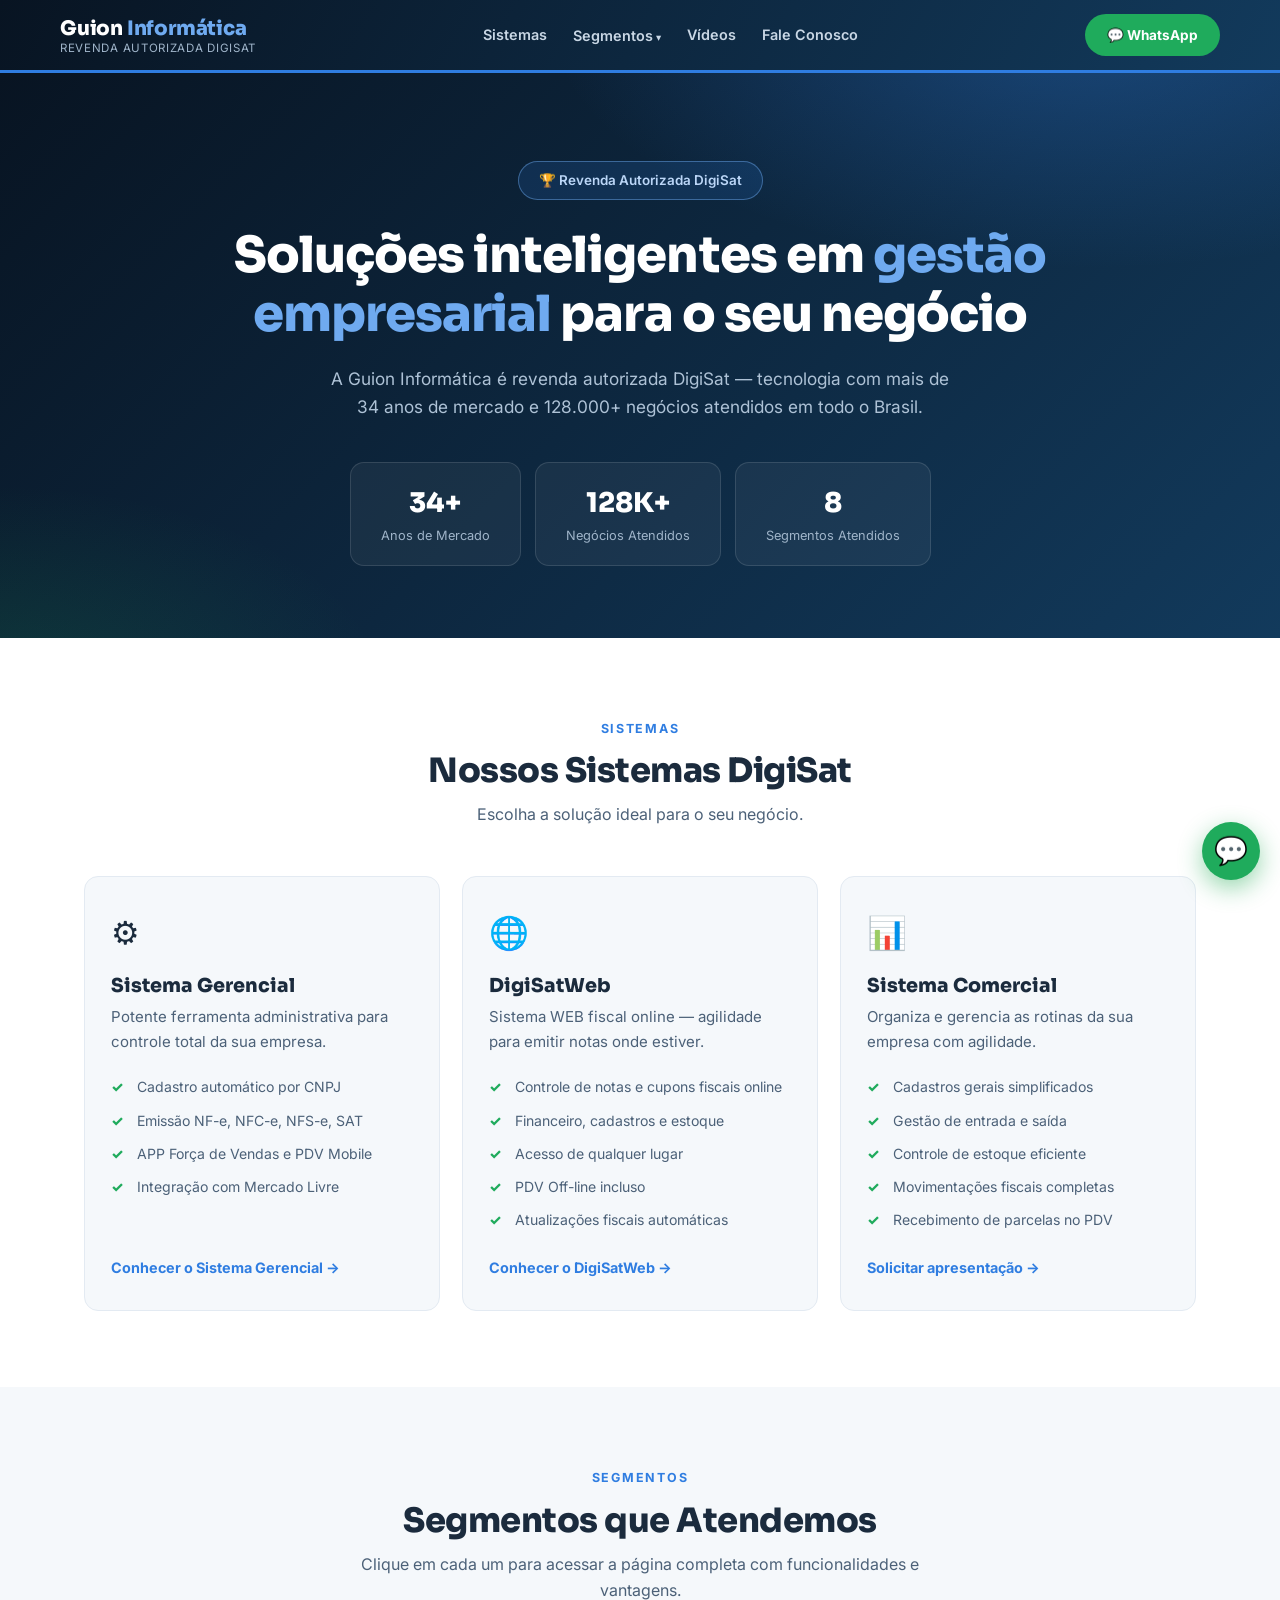
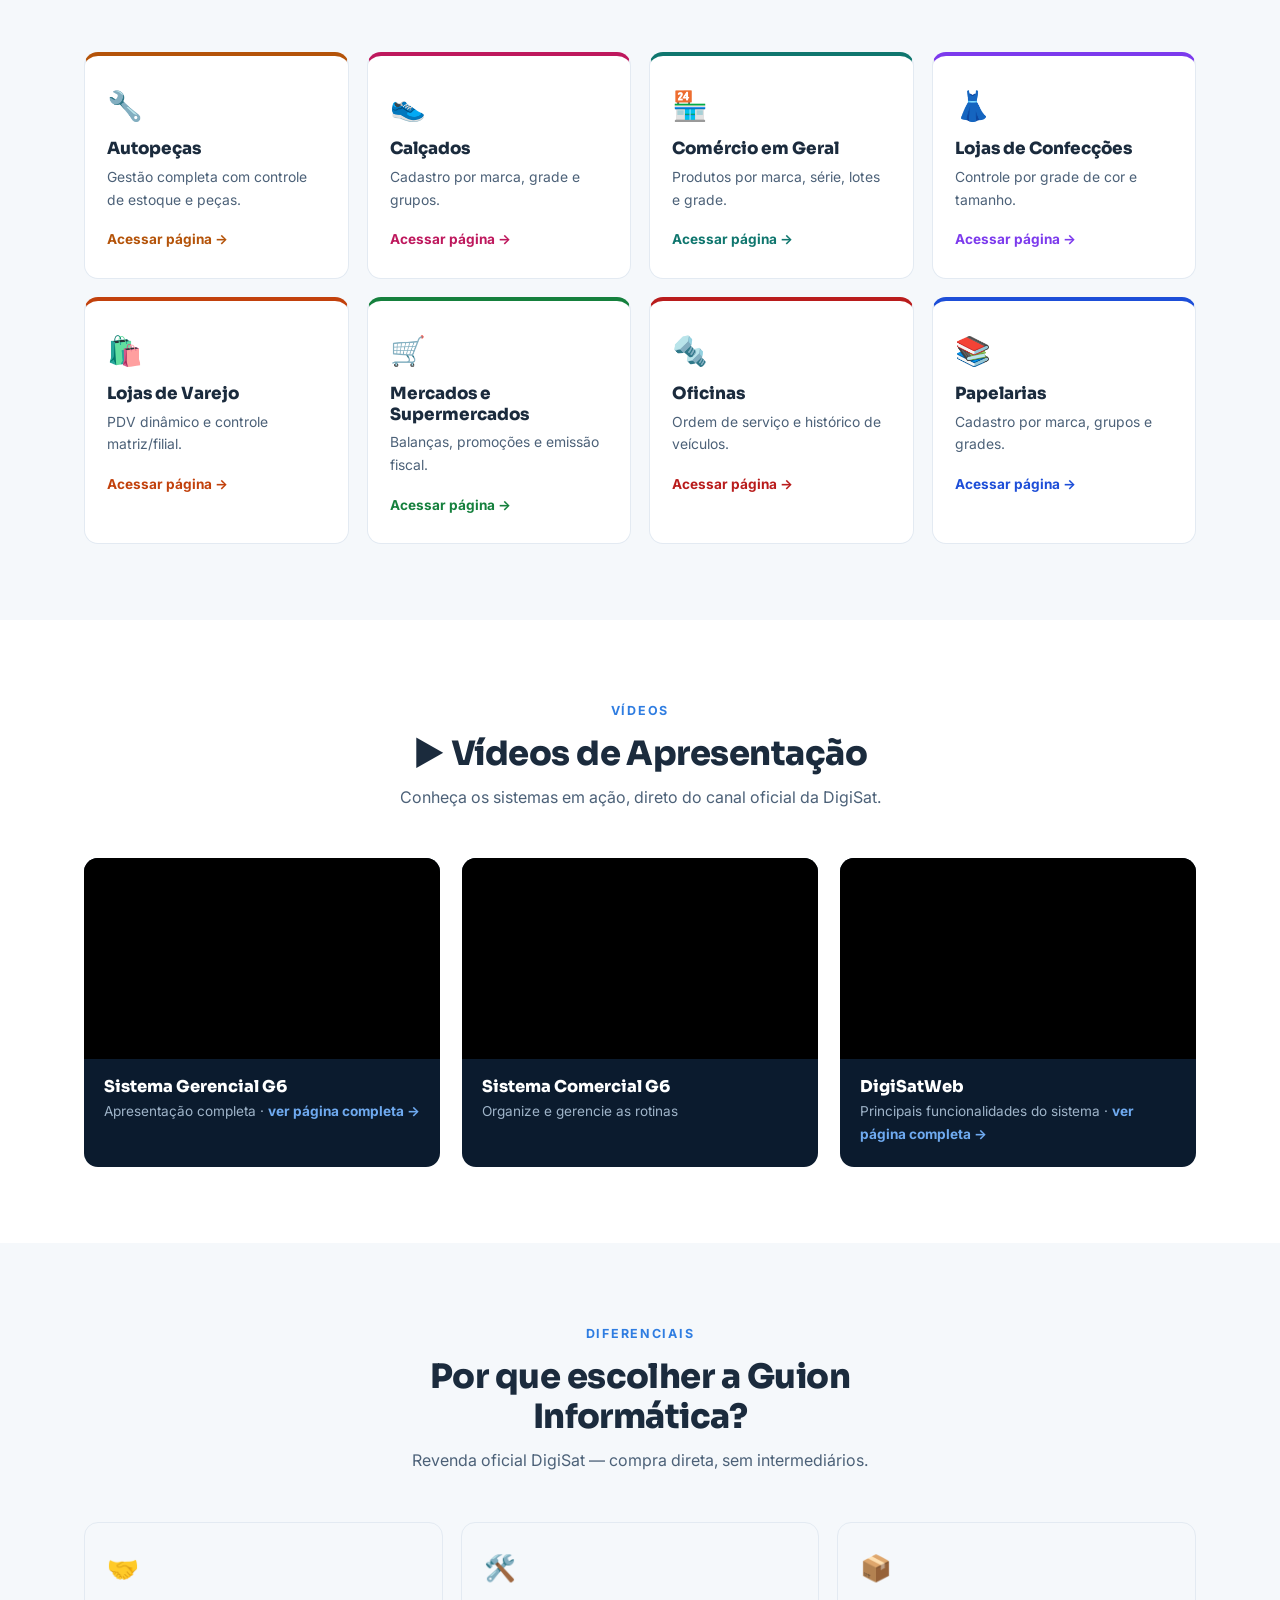
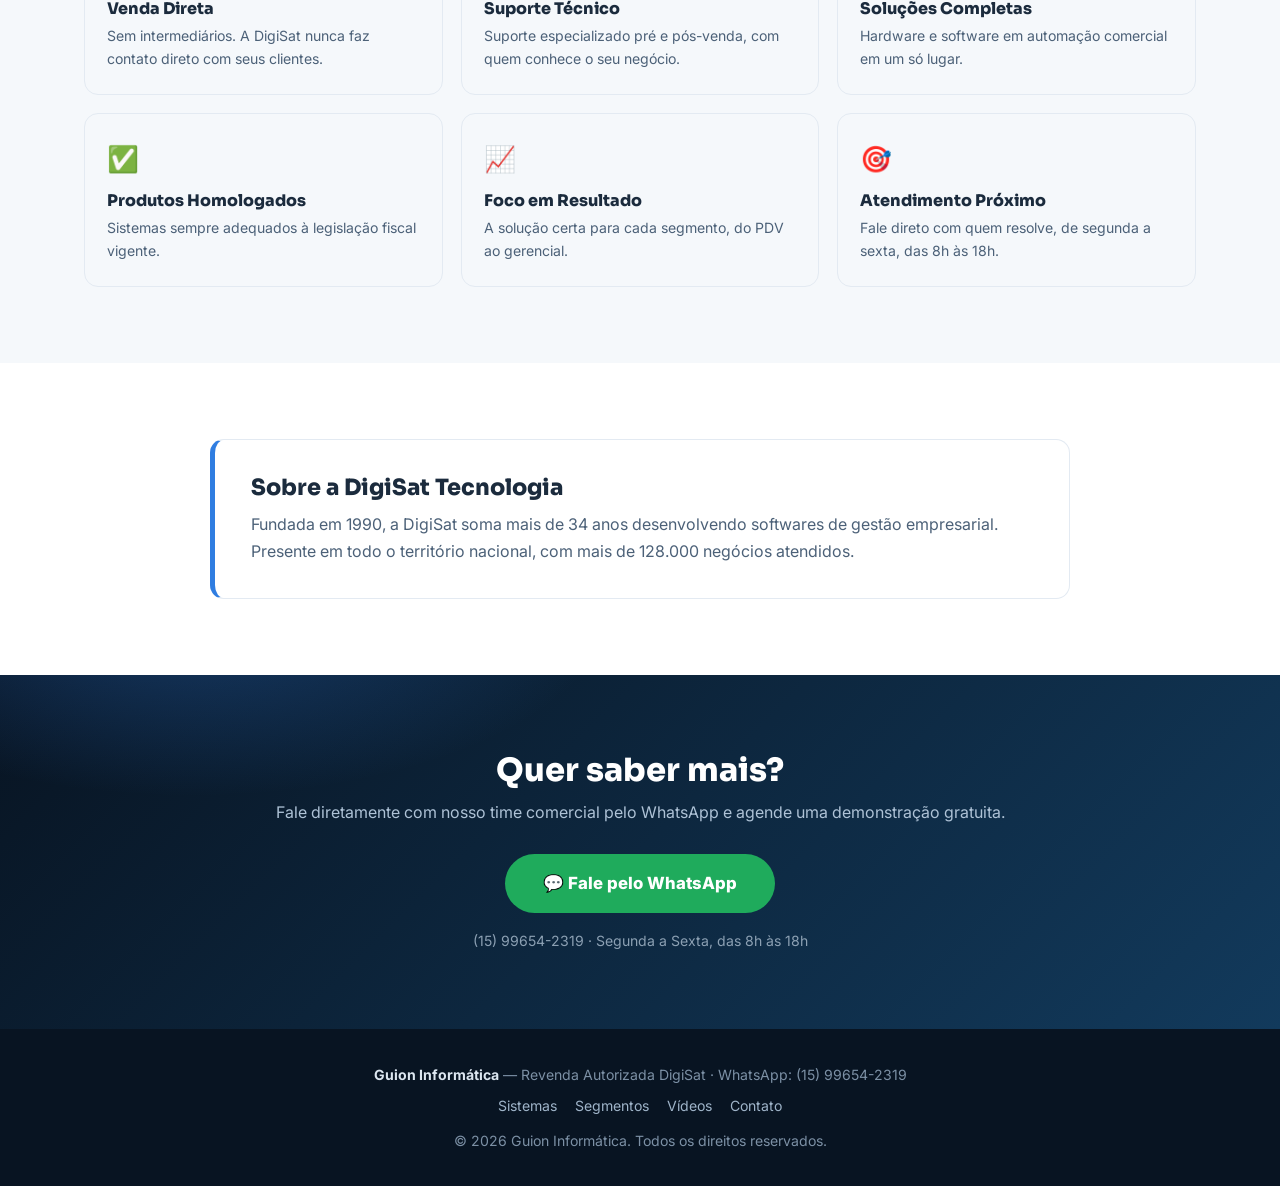
==== index.html @ 212ea3ee "Site Guion Informatica - revenda DigiSat" ====
<!DOCTYPE html>
<html lang="pt-BR">
<head>
    <meta charset="UTF-8">
    <meta name="viewport" content="width=device-width, initial-scale=1.0">
    <title>Guion Informática — Revenda Autorizada DigiSat | Sistemas de Gestão e Automação Comercial</title>
    <meta name="description" content="Sistemas de gestão empresarial DigiSat para mercados, oficinas, autopeças, papelarias, calçados, confecções e varejo. Revenda autorizada com suporte especializado. Fale pelo WhatsApp.">
    <link rel="canonical" href="https://guioninformatica.com.br/">
    <meta property="og:title" content="Guion Informática — Revenda Autorizada DigiSat">
    <meta property="og:description" content="Sistemas de gestão empresarial e automação comercial para 8 segmentos. Demonstração gratuita pelo WhatsApp.">
    <meta property="og:url" content="https://guioninformatica.com.br/">
    <meta property="og:type" content="website">
    <link rel="preconnect" href="https://fonts.googleapis.com">
    <link rel="preconnect" href="https://fonts.gstatic.com" crossorigin>
    <link href="https://fonts.googleapis.com/css2?family=Inter:wght@400;600;700&family=Sora:wght@700;800&display=swap" rel="stylesheet">
    <link rel="stylesheet" href="css/style.css">
    <script type="application/ld+json">
    {
      "@context": "https://schema.org",
      "@type": "LocalBusiness",
      "name": "Guion Informática",
      "description": "Revenda autorizada DigiSat — sistemas de gestão empresarial e automação comercial.",
      "url": "https://guioninformatica.com.br",
      "telephone": "+55-15-99654-2319",
      "areaServed": "BR",
      "openingHours": "Mo-Fr 08:00-18:00"
    }
    </script>
</head>
<body>

    <header>
        <div class="container header-inner">
            <div class="logo-area">
                <a href="index.html">
                    <div class="name">Guion <span>Informática</span></div>
                    <div class="tagline">Revenda Autorizada DigiSat</div>
                </a>
            </div>
            <button class="menu-toggle" aria-label="Abrir menu" aria-expanded="false">☰</button>
            <nav class="main-nav">
                <a href="#sistemas">Sistemas</a>
                <div class="dropdown">
                    <a href="#segmentos">Segmentos</a>
                    <div class="dropdown-content">
                        <a href="autopecas.html">🔧 Autopeças</a>
                        <a href="calcados.html">👟 Calçados</a>
                        <a href="comercio-geral.html">🏪 Comércio em Geral</a>
                        <a href="confeccoes.html">👗 Lojas de Confecções</a>
                        <a href="varejo.html">🛍️ Lojas de Varejo</a>
                        <a href="mercados.html">🛒 Mercados e Supermercados</a>
                        <a href="oficinas.html">🔩 Oficinas</a>
                        <a href="papelarias.html">📚 Papelarias</a>
                    </div>
                </div>
                <a href="#videos">Vídeos</a>
                <a href="#contato">Fale Conosco</a>
            </nav>
            <div class="header-cta">
                <a href="https://wa.me/5515996542319?text=Ol%C3%A1%21%20Vim%20pelo%20site%20da%20Guion%20Inform%C3%A1tica%20e%20quero%20saber%20mais%20sobre%20os%20sistemas%20DigiSat." target="_blank" rel="noopener">💬 WhatsApp</a>
            </div>
        </div>
    </header>

    <div class="hero">
        <div class="container">
            <div class="hero-badge">🏆 Revenda Autorizada DigiSat</div>
            <h1>Soluções inteligentes em <em>gestão empresarial</em> para o seu negócio</h1>
            <p class="sub">A Guion Informática é revenda autorizada DigiSat — tecnologia com mais de 34 anos de mercado e 128.000+ negócios atendidos em todo o Brasil.</p>
            <div class="hero-stats">
                <div class="stat"><div class="num">34+</div><div class="label">Anos de Mercado</div></div>
                <div class="stat"><div class="num">128K+</div><div class="label">Negócios Atendidos</div></div>
                <div class="stat"><div class="num">8</div><div class="label">Segmentos Atendidos</div></div>
            </div>
        </div>
    </div>

    <section class="alt" id="sistemas">
        <div class="container">
            <div class="section-head">
                <span class="eyebrow">Sistemas</span>
                <h2>Nossos Sistemas DigiSat</h2>
                <p>Escolha a solução ideal para o seu negócio.</p>
            </div>
            <div class="sistemas-grid">
                <div class="card-sistema">
                    <div class="icon">⚙️</div>
                    <h3>Sistema Gerencial</h3>
                    <p class="desc">Potente ferramenta administrativa para controle total da sua empresa.</p>
                    <ul>
                        <li>Cadastro automático por CNPJ</li>
                        <li>Emissão NF-e, NFC-e, NFS-e, SAT</li>
                        <li>APP Força de Vendas e PDV Mobile</li>
                        <li>Integração com Mercado Livre</li>
                    </ul>
                    <a class="link" href="gerencial.html">Conhecer o Sistema Gerencial →</a>
                </div>
                <div class="card-sistema">
                    <div class="icon">🌐</div>
                    <h3>DigiSatWeb</h3>
                    <p class="desc">Sistema WEB fiscal online — agilidade para emitir notas onde estiver.</p>
                    <ul>
                        <li>Controle de notas e cupons fiscais online</li>
                        <li>Financeiro, cadastros e estoque</li>
                        <li>Acesso de qualquer lugar</li>
                        <li>PDV Off-line incluso</li>
                        <li>Atualizações fiscais automáticas</li>
                    </ul>
                    <a class="link" href="digisatweb.html">Conhecer o DigiSatWeb →</a>
                </div>
                <div class="card-sistema">
                    <div class="icon">📊</div>
                    <h3>Sistema Comercial</h3>
                    <p class="desc">Organiza e gerencia as rotinas da sua empresa com agilidade.</p>
                    <ul>
                        <li>Cadastros gerais simplificados</li>
                        <li>Gestão de entrada e saída</li>
                        <li>Controle de estoque eficiente</li>
                        <li>Movimentações fiscais completas</li>
                        <li>Recebimento de parcelas no PDV</li>
                    </ul>
                    <a class="link" href="https://wa.me/5515996542319?text=Ol%C3%A1%21%20Vim%20pelo%20site%20da%20Guion%20Inform%C3%A1tica%20e%20quero%20uma%20apresenta%C3%A7%C3%A3o%20do%20Sistema%20Comercial." target="_blank" rel="noopener">Solicitar apresentação →</a>
                </div>
            </div>
        </div>
    </section>

    <section id="segmentos">
        <div class="container">
            <div class="section-head">
                <span class="eyebrow">Segmentos</span>
                <h2>Segmentos que Atendemos</h2>
                <p>Clique em cada um para acessar a página completa com funcionalidades e vantagens.</p>
            </div>
            <div class="segmentos-grid">
                <a class="card-segmento" style="--seg: #B45309" href="autopecas.html">
                    <div class="icon">🔧</div>
                    <h3>Autopeças</h3>
                    <p>Gestão completa com controle de estoque e peças.</p>
                    <span class="go">Acessar página →</span>
                </a>
                <a class="card-segmento" style="--seg: #BE185D" href="calcados.html">
                    <div class="icon">👟</div>
                    <h3>Calçados</h3>
                    <p>Cadastro por marca, grade e grupos.</p>
                    <span class="go">Acessar página →</span>
                </a>
                <a class="card-segmento" style="--seg: #0F766E" href="comercio-geral.html">
                    <div class="icon">🏪</div>
                    <h3>Comércio em Geral</h3>
                    <p>Produtos por marca, série, lotes e grade.</p>
                    <span class="go">Acessar página →</span>
                </a>
                <a class="card-segmento" style="--seg: #7C3AED" href="confeccoes.html">
                    <div class="icon">👗</div>
                    <h3>Lojas de Confecções</h3>
                    <p>Controle por grade de cor e tamanho.</p>
                    <span class="go">Acessar página →</span>
                </a>
                <a class="card-segmento" style="--seg: #C2410C" href="varejo.html">
                    <div class="icon">🛍️</div>
                    <h3>Lojas de Varejo</h3>
                    <p>PDV dinâmico e controle matriz/filial.</p>
                    <span class="go">Acessar página →</span>
                </a>
                <a class="card-segmento" style="--seg: #15803D" href="mercados.html">
                    <div class="icon">🛒</div>
                    <h3>Mercados e Supermercados</h3>
                    <p>Balanças, promoções e emissão fiscal.</p>
                    <span class="go">Acessar página →</span>
                </a>
                <a class="card-segmento" style="--seg: #B91C1C" href="oficinas.html">
                    <div class="icon">🔩</div>
                    <h3>Oficinas</h3>
                    <p>Ordem de serviço e histórico de veículos.</p>
                    <span class="go">Acessar página →</span>
                </a>
                <a class="card-segmento" style="--seg: #1D4ED8" href="papelarias.html">
                    <div class="icon">📚</div>
                    <h3>Papelarias</h3>
                    <p>Cadastro por marca, grupos e grades.</p>
                    <span class="go">Acessar página →</span>
                </a>
            </div>
        </div>
    </section>

    <section class="alt" id="videos">
        <div class="container">
            <div class="section-head">
                <span class="eyebrow">Vídeos</span>
                <h2>▶️ Vídeos de Apresentação</h2>
                <p>Conheça os sistemas em ação, direto do canal oficial da DigiSat.</p>
            </div>
            <div class="videos-grid">
                <div class="card-video">
                    <div class="player">
                        <iframe src="https://www.youtube-nocookie.com/embed/3ZKjL2PzgCo" title="Sistema Gerencial G6 — vídeo de apresentação" loading="lazy" allow="accelerometer; autoplay; clipboard-write; encrypted-media; gyroscope; picture-in-picture; web-share" referrerpolicy="strict-origin-when-cross-origin" allowfullscreen></iframe>
                    </div>
                    <div class="body"><h3>Sistema Gerencial G6</h3><p>Apresentação completa · <a href="gerencial.html" style="color:#6FAAF0;font-weight:700;text-decoration:none;">ver página completa →</a></p></div>
                </div>
                <div class="card-video">
                    <div class="player">
                        <iframe src="https://www.youtube-nocookie.com/embed/uxN6FiKB0xs" title="Sistema Comercial G6 — vídeo de apresentação" loading="lazy" allow="accelerometer; autoplay; clipboard-write; encrypted-media; gyroscope; picture-in-picture; web-share" referrerpolicy="strict-origin-when-cross-origin" allowfullscreen></iframe>
                    </div>
                    <div class="body"><h3>Sistema Comercial G6</h3><p>Organize e gerencie as rotinas</p></div>
                </div>
                <div class="card-video">
                    <div class="player">
                        <iframe src="https://www.youtube-nocookie.com/embed/y21h_svAWwo" title="DigiSatWeb — vídeo de apresentação" loading="lazy" allow="accelerometer; autoplay; clipboard-write; encrypted-media; gyroscope; picture-in-picture; web-share" referrerpolicy="strict-origin-when-cross-origin" allowfullscreen></iframe>
                    </div>
                    <div class="body"><h3>DigiSatWeb</h3><p>Principais funcionalidades do sistema · <a href="digisatweb.html" style="color:#6FAAF0;font-weight:700;text-decoration:none;">ver p&aacute;gina completa &rarr;</a></p></div>
                </div>
            </div>
        </div>
    </section>

    <section>
        <div class="container">
            <div class="section-head">
                <span class="eyebrow">Diferenciais</span>
                <h2>Por que escolher a Guion Informática?</h2>
                <p>Revenda oficial DigiSat — compra direta, sem intermediários.</p>
            </div>
            <div class="motivos-grid">
                <div class="card-motivo"><div class="icon">🤝</div><h3>Venda Direta</h3><p>Sem intermediários. A DigiSat nunca faz contato direto com seus clientes.</p></div>
                <div class="card-motivo"><div class="icon">🛠️</div><h3>Suporte Técnico</h3><p>Suporte especializado pré e pós-venda, com quem conhece o seu negócio.</p></div>
                <div class="card-motivo"><div class="icon">📦</div><h3>Soluções Completas</h3><p>Hardware e software em automação comercial em um só lugar.</p></div>
                <div class="card-motivo"><div class="icon">✅</div><h3>Produtos Homologados</h3><p>Sistemas sempre adequados à legislação fiscal vigente.</p></div>
                <div class="card-motivo"><div class="icon">📈</div><h3>Foco em Resultado</h3><p>A solução certa para cada segmento, do PDV ao gerencial.</p></div>
                <div class="card-motivo"><div class="icon">🎯</div><h3>Atendimento Próximo</h3><p>Fale direto com quem resolve, de segunda a sexta, das 8h às 18h.</p></div>
            </div>
        </div>
    </section>

    <section class="alt">
        <div class="container">
            <div class="sobre-box">
                <h2>Sobre a DigiSat Tecnologia</h2>
                <p>Fundada em 1990, a DigiSat soma mais de 34 anos desenvolvendo softwares de gestão empresarial. Presente em todo o território nacional, com mais de 128.000 negócios atendidos.</p>
            </div>
        </div>
    </section>

    <section class="cta-final" id="contato">
        <div class="container">
            <h2>Quer saber mais?</h2>
            <p>Fale diretamente com nosso time comercial pelo WhatsApp e agende uma demonstração gratuita.</p>
            <a class="btn-whatsapp" href="https://wa.me/5515996542319?text=Ol%C3%A1%21%20Vim%20pelo%20site%20da%20Guion%20Inform%C3%A1tica%20e%20quero%20saber%20mais%20sobre%20os%20sistemas%20DigiSat." target="_blank" rel="noopener">💬 Fale pelo WhatsApp</a>
            <div class="horario">(15) 99654-2319 · Segunda a Sexta, das 8h às 18h</div>
        </div>
    </section>

    <footer>
        <div class="container">
            <strong>Guion Informática</strong> — Revenda Autorizada DigiSat · WhatsApp: (15) 99654-2319
            <div class="foot-links">
                <a href="#sistemas">Sistemas</a>
                <a href="#segmentos">Segmentos</a>
                <a href="#videos">Vídeos</a>
                <a href="#contato">Contato</a>
            </div>
            © 2026 Guion Informática. Todos os direitos reservados.
        </div>
    </footer>

    <a class="whats-float" href="https://wa.me/5515996542319?text=Ol%C3%A1%21%20Vim%20pelo%20site%20da%20Guion%20Inform%C3%A1tica%20e%20quero%20saber%20mais%20sobre%20os%20sistemas%20DigiSat." target="_blank" rel="noopener" aria-label="Conversar no WhatsApp">💬</a>

    <script src="js/main.js"></script>
</body>
</html>
---- css/style.css ----
/* ============================================================
   GUION INFORMÁTICA — Revenda Autorizada DigiSat
   Design system compartilhado (todas as páginas)
   ============================================================ */

:root {
  --navy-950: #081422;
  --navy-900: #0B1B2E;
  --navy-800: #123A5C;
  --blue-600: #2F7DE1;
  --blue-400: #6FAAF0;
  --blue-100: #DCEAFB;
  --green-600: #16A34A;
  --green-500: #1FAB5C;
  --bg: #F5F8FB;
  --surface: #FFFFFF;
  --line: #E3EAF2;
  --ink: #1B2B3D;
  --ink-soft: #4C6178;
  --ink-faint: #8CA0B3;
  --accent: var(--blue-600); /* sobrescrito por página de segmento */
  --accent-soft: var(--blue-100);
  --radius: 14px;
  --shadow: 0 10px 30px rgba(11, 27, 46, 0.10);
  --font-display: 'Sora', 'Inter', system-ui, sans-serif;
  --font-body: 'Inter', system-ui, sans-serif;
}

* { margin: 0; padding: 0; box-sizing: border-box; }
html { scroll-behavior: smooth; }
body {
  font-family: var(--font-body);
  background: var(--bg);
  color: var(--ink);
  line-height: 1.65;
  -webkit-font-smoothing: antialiased;
}
img { max-width: 100%; display: block; }
.container { max-width: 1160px; margin: 0 auto; padding: 0 24px; }

h1, h2, h3, h4 { font-family: var(--font-display); line-height: 1.2; }

.eyebrow {
  display: inline-block;
  font-size: 0.78rem;
  font-weight: 700;
  letter-spacing: 0.14em;
  text-transform: uppercase;
  color: var(--blue-600);
  margin-bottom: 12px;
}

/* ---------- Header ---------- */
header {
  background: linear-gradient(120deg, var(--navy-950) 0%, var(--navy-800) 100%);
  color: #fff;
  position: sticky;
  top: 0;
  z-index: 1000;
  border-bottom: 3px solid var(--blue-600);
}
.header-inner {
  display: flex;
  align-items: center;
  justify-content: space-between;
  gap: 16px;
  padding: 14px 0;
}
.logo-area { line-height: 1.25; }
.logo-area a { text-decoration: none; color: inherit; }
.logo-area .name {
  font-family: var(--font-display);
  font-size: 1.25rem;
  font-weight: 800;
  letter-spacing: -0.01em;
}
.logo-area .name span { color: var(--blue-400); }
.logo-area .tagline { font-size: 0.72rem; color: #9FB4C9; letter-spacing: 0.06em; text-transform: uppercase; }

nav.main-nav { display: flex; align-items: center; gap: 26px; }
nav.main-nav > a, .dropdown > a {
  color: #C9D7E5;
  text-decoration: none;
  font-size: 0.9rem;
  font-weight: 600;
  transition: color 0.2s;
}
nav.main-nav > a:hover, .dropdown > a:hover { color: #fff; }

.dropdown { position: relative; }
.dropdown > a::after { content: ' ▾'; font-size: 0.65rem; }
.dropdown-content {
  display: none;
  position: absolute;
  top: calc(100% + 10px);
  left: -12px;
  background: var(--navy-900);
  min-width: 250px;
  border-radius: 10px;
  border: 1px solid rgba(255,255,255,0.08);
  box-shadow: var(--shadow);
  padding: 8px 0;
}
.dropdown:hover .dropdown-content,
.dropdown:focus-within .dropdown-content { display: block; }
.dropdown-content::before { /* ponte invisível p/ não fechar no hover */
  content: '';
  position: absolute;
  top: -12px; left: 0; right: 0; height: 12px;
}
.dropdown-content a {
  display: block;
  padding: 9px 20px;
  color: #C9D7E5;
  font-size: 0.86rem;
  text-decoration: none;
  white-space: nowrap;
}
.dropdown-content a:hover { background: rgba(47,125,225,0.15); color: #fff; }

.header-cta a {
  display: inline-block;
  background: var(--green-500);
  color: #fff;
  padding: 10px 22px;
  border-radius: 50px;
  font-weight: 700;
  font-size: 0.85rem;
  text-decoration: none;
  transition: background 0.2s, transform 0.2s;
  white-space: nowrap;
}
.header-cta a:hover { background: var(--green-600); transform: translateY(-1px); }

.menu-toggle {
  display: none;
  background: none;
  border: 1px solid rgba(255,255,255,0.25);
  border-radius: 8px;
  color: #fff;
  font-size: 1.3rem;
  padding: 4px 12px;
  cursor: pointer;
}

/* ---------- Hero (home) ---------- */
.hero {
  background:
    radial-gradient(900px 420px at 85% -10%, rgba(47,125,225,0.35), transparent 60%),
    radial-gradient(700px 380px at 0% 110%, rgba(31,171,92,0.18), transparent 55%),
    linear-gradient(135deg, var(--navy-950) 0%, var(--navy-800) 100%);
  color: #fff;
  padding: 88px 0 72px;
  text-align: center;
  position: relative;
  overflow: hidden;
}
.hero-badge {
  display: inline-flex;
  align-items: center;
  gap: 8px;
  background: rgba(47,125,225,0.16);
  border: 1px solid rgba(111,170,240,0.45);
  padding: 7px 20px;
  border-radius: 50px;
  font-size: 0.84rem;
  font-weight: 600;
  color: #BBD6F7;
  margin-bottom: 26px;
}
.hero h1 {
  font-size: clamp(2rem, 5vw, 3.1rem);
  font-weight: 800;
  letter-spacing: -0.02em;
  max-width: 820px;
  margin: 0 auto 20px;
}
.hero h1 em { font-style: normal; color: var(--blue-400); }
.hero .sub {
  color: #AEC2D6;
  font-size: 1.08rem;
  max-width: 640px;
  margin: 0 auto 40px;
}
.hero-stats {
  display: flex;
  justify-content: center;
  gap: 14px;
  flex-wrap: wrap;
}
.hero-stats .stat {
  background: rgba(255,255,255,0.05);
  border: 1px solid rgba(255,255,255,0.12);
  border-radius: var(--radius);
  padding: 18px 30px;
  min-width: 150px;
}
.hero-stats .num {
  font-family: var(--font-display);
  font-size: 1.7rem;
  font-weight: 800;
  color: #fff;
}
.hero-stats .label { font-size: 0.8rem; color: #9FB4C9; }

/* ---------- Seções ---------- */
section { padding: 76px 0; }
section.alt { background: var(--surface); }
.section-head { text-align: center; max-width: 640px; margin: 0 auto 48px; }
.section-head h2 {
  font-size: clamp(1.5rem, 3.4vw, 2.1rem);
  font-weight: 800;
  letter-spacing: -0.015em;
  margin-bottom: 10px;
}
.section-head p { color: var(--ink-soft); }

/* Sistemas */
.sistemas-grid {
  display: grid;
  grid-template-columns: repeat(auto-fit, minmax(290px, 1fr));
  gap: 22px;
}
.card-sistema {
  background: var(--bg);
  border: 1px solid var(--line);
  border-radius: var(--radius);
  padding: 30px 26px;
  display: flex;
  flex-direction: column;
  transition: transform 0.2s, box-shadow 0.2s;
}
.card-sistema:hover { transform: translateY(-4px); box-shadow: var(--shadow); }
.card-sistema .icon { font-size: 2rem; margin-bottom: 14px; }
.card-sistema h3 { font-size: 1.2rem; font-weight: 800; margin-bottom: 8px; }
.card-sistema .desc { color: var(--ink-soft); font-size: 0.94rem; margin-bottom: 16px; }
.card-sistema ul { list-style: none; margin-bottom: 20px; flex: 1; }
.card-sistema li {
  font-size: 0.88rem;
  color: var(--ink-soft);
  padding: 5px 0 5px 26px;
  position: relative;
}
.card-sistema li::before {
  content: '✓';
  position: absolute;
  left: 0;
  color: var(--green-500);
  font-weight: 800;
}
.card-sistema .link {
  color: var(--blue-600);
  font-weight: 700;
  font-size: 0.9rem;
  text-decoration: none;
}
.card-sistema .link:hover { text-decoration: underline; }

/* Segmentos */
.segmentos-grid {
  display: grid;
  grid-template-columns: repeat(auto-fit, minmax(250px, 1fr));
  gap: 18px;
}
.card-segmento {
  background: var(--surface);
  border: 1px solid var(--line);
  border-top: 4px solid var(--seg, var(--blue-600));
  border-radius: var(--radius);
  padding: 26px 22px;
  text-decoration: none;
  color: inherit;
  transition: transform 0.2s, box-shadow 0.2s;
}
.card-segmento:hover { transform: translateY(-4px); box-shadow: var(--shadow); }
.card-segmento .icon { font-size: 1.8rem; margin-bottom: 10px; }
.card-segmento h3 { font-size: 1.05rem; font-weight: 800; margin-bottom: 6px; }
.card-segmento p { color: var(--ink-soft); font-size: 0.87rem; margin-bottom: 14px; }
.card-segmento .go { color: var(--seg, var(--blue-600)); font-weight: 700; font-size: 0.85rem; }

/* Vídeos */
.videos-grid {
  display: grid;
  grid-template-columns: repeat(auto-fit, minmax(280px, 1fr));
  gap: 22px;
}
.card-video {
  background: var(--navy-900);
  color: #fff;
  border-radius: var(--radius);
  overflow: hidden;
  text-decoration: none;
  transition: transform 0.2s, box-shadow 0.2s;
}
.card-video:hover { transform: translateY(-4px); box-shadow: var(--shadow); }
.card-video .thumb {
  aspect-ratio: 16 / 9;
  display: grid;
  place-items: center;
  font-size: 2.6rem;
  background:
    radial-gradient(400px 200px at 70% 20%, rgba(47,125,225,0.4), transparent),
    linear-gradient(135deg, var(--navy-800), var(--navy-950));
}
.card-video .body { padding: 18px 20px 22px; }
.card-video .player { position: relative; aspect-ratio: 16 / 9; background: #000; }
.card-video .player iframe { position: absolute; inset: 0; width: 100%; height: 100%; border: 0; }
.card-video h3 { font-size: 1.02rem; font-weight: 800; margin-bottom: 4px; }
.card-video p { color: #9FB4C9; font-size: 0.85rem; }

/* Por que escolher */
.motivos-grid {
  display: grid;
  grid-template-columns: repeat(auto-fit, minmax(280px, 1fr));
  gap: 18px;
}
.card-motivo {
  background: var(--bg);
  border: 1px solid var(--line);
  border-radius: var(--radius);
  padding: 24px 22px;
}
.card-motivo .icon { font-size: 1.6rem; margin-bottom: 10px; }
.card-motivo h3 { font-size: 1rem; font-weight: 800; margin-bottom: 6px; }
.card-motivo p { color: var(--ink-soft); font-size: 0.88rem; }

/* Sobre */
.sobre-box {
  background: var(--surface);
  border: 1px solid var(--line);
  border-left: 5px solid var(--blue-600);
  border-radius: var(--radius);
  padding: 34px 36px;
  max-width: 860px;
  margin: 0 auto;
}
.sobre-box h2 { font-size: 1.4rem; font-weight: 800; margin-bottom: 10px; }
.sobre-box p { color: var(--ink-soft); }

/* CTA final */
.cta-final {
  background:
    radial-gradient(700px 320px at 15% -20%, rgba(47,125,225,0.35), transparent 60%),
    linear-gradient(135deg, var(--navy-950), var(--navy-800));
  color: #fff;
  text-align: center;
}
.cta-final h2 { font-size: clamp(1.5rem, 3.4vw, 2rem); font-weight: 800; margin-bottom: 10px; }
.cta-final p { color: #AEC2D6; margin-bottom: 28px; }
.btn-whatsapp {
  display: inline-flex;
  align-items: center;
  gap: 10px;
  background: var(--green-500);
  color: #fff;
  padding: 16px 38px;
  border-radius: 50px;
  font-size: 1.05rem;
  font-weight: 800;
  text-decoration: none;
  transition: background 0.2s, transform 0.2s;
}
.btn-whatsapp:hover { background: var(--green-600); transform: scale(1.03); }
.cta-final .horario { margin-top: 16px; font-size: 0.88rem; color: #8CA0B3; }

/* ---------- Página de segmento ---------- */
.banner-segmento {
  background:
    radial-gradient(700px 320px at 85% -30%, color-mix(in srgb, var(--accent) 45%, transparent), transparent 60%),
    linear-gradient(135deg, var(--navy-950) 0%, var(--navy-800) 100%);
  color: #fff;
  padding: 68px 0 52px;
  text-align: center;
  border-bottom: 4px solid var(--accent);
}
.banner-segmento .icone { font-size: 3.2rem; margin-bottom: 12px; }
.banner-segmento h1 { font-size: clamp(1.7rem, 4vw, 2.4rem); font-weight: 800; letter-spacing: -0.015em; }
.banner-segmento p { color: #AEC2D6; font-size: 1.05rem; max-width: 620px; margin: 12px auto 0; }

.conteudo-segmento { background: var(--surface); }
.conteudo-segmento .descricao {
  color: var(--ink-soft);
  font-size: 1.05rem;
  max-width: 800px;
  margin-bottom: 40px;
}
.conteudo-segmento h2 {
  font-size: 1.25rem;
  font-weight: 800;
  margin-bottom: 18px;
  display: flex;
  align-items: center;
  gap: 10px;
}
.func-grid {
  display: grid;
  grid-template-columns: repeat(auto-fit, minmax(250px, 1fr));
  gap: 12px;
  margin-bottom: 44px;
}
.func-grid .item {
  background: var(--bg);
  border: 1px solid var(--line);
  border-radius: 10px;
  padding: 13px 16px;
  font-size: 0.9rem;
  color: var(--ink-soft);
  display: flex;
  align-items: flex-start;
  gap: 10px;
}
.func-grid .item::before { content: '✅'; font-size: 0.8rem; line-height: 1.7; }

.vantagens { display: flex; flex-wrap: wrap; gap: 10px; margin-bottom: 44px; }
.vantagens .tag {
  background: color-mix(in srgb, var(--accent) 12%, #fff);
  color: color-mix(in srgb, var(--accent) 80%, #000);
  border: 1px solid color-mix(in srgb, var(--accent) 30%, #fff);
  padding: 7px 18px;
  border-radius: 50px;
  font-size: 0.86rem;
  font-weight: 700;
}

.links-uteis { display: flex; gap: 14px; flex-wrap: wrap; }
.links-uteis a {
  display: inline-block;
  padding: 13px 28px;
  border-radius: 10px;
  font-weight: 700;
  font-size: 0.92rem;
  text-decoration: none;
  transition: all 0.2s;
}
.btn-whatsapp-seg { background: var(--green-500); color: #fff; }
.btn-whatsapp-seg:hover { background: var(--green-600); }
.btn-voltar { background: var(--line); color: var(--ink-soft); }
.btn-voltar:hover { background: #D2DCE7; }

.cta-segmento {
  background:
    radial-gradient(600px 280px at 80% -30%, color-mix(in srgb, var(--accent) 40%, transparent), transparent 60%),
    linear-gradient(135deg, var(--navy-950), var(--navy-800));
  color: #fff;
  padding: 56px 0;
  text-align: center;
}
.cta-segmento h2 { font-size: 1.5rem; font-weight: 800; margin-bottom: 6px; }
.cta-segmento p { color: #AEC2D6; margin-bottom: 22px; }

/* ---------- Footer ---------- */
footer {
  background: var(--navy-950);
  color: #7C90A5;
  padding: 34px 0;
  text-align: center;
  font-size: 0.88rem;
}
footer strong { color: #DCE6F0; }
footer .foot-links { margin: 8px 0 12px; display: flex; justify-content: center; gap: 18px; flex-wrap: wrap; }
footer .foot-links a { color: #9FB4C9; text-decoration: none; }
footer .foot-links a:hover { color: #fff; }

/* ---------- WhatsApp flutuante ---------- */
.whats-float {
  position: fixed;
  right: 20px;
  bottom: 20px;
  z-index: 999;
  width: 58px;
  height: 58px;
  border-radius: 50%;
  background: var(--green-500);
  display: grid;
  place-items: center;
  box-shadow: 0 8px 24px rgba(22,163,74,0.45);
  text-decoration: none;
  font-size: 1.7rem;
  transition: transform 0.2s;
}
.whats-float:hover { transform: scale(1.08); }

/* ---------- Acessibilidade / mobile ---------- */
a:focus-visible, button:focus-visible {
  outline: 3px solid var(--blue-400);
  outline-offset: 2px;
}
@media (prefers-reduced-motion: reduce) {
  * { transition: none !important; animation: none !important; }
  html { scroll-behavior: auto; }
}

@media (max-width: 860px) {
  .menu-toggle { display: block; }
  nav.main-nav {
    display: none;
    position: absolute;
    top: 100%;
    left: 0;
    right: 0;
    flex-direction: column;
    align-items: stretch;
    gap: 0;
    background: var(--navy-900);
    border-bottom: 3px solid var(--blue-600);
    padding: 8px 0 12px;
  }
  nav.main-nav.open { display: flex; }
  nav.main-nav > a, .dropdown > a { display: block; padding: 12px 24px; }
  .dropdown-content {
    display: block;
    position: static;
    background: rgba(255,255,255,0.04);
    border: none;
    box-shadow: none;
    border-radius: 0;
    min-width: 0;
    padding: 0 0 4px;
  }
  .dropdown-content a { padding-left: 42px; }
  .dropdown > a::after { content: ''; }
  .header-cta { display: none; }
  section { padding: 56px 0; }
}

/* ---------- Página DigiSatWeb (módulos com vídeo) ---------- */
.dsw-intro {
  display: grid;
  grid-template-columns: 1.05fr 1fr;
  gap: 40px;
  align-items: center;
}
.dsw-intro h2 { font-size: 1.5rem; font-weight: 800; margin-bottom: 14px; }
.dsw-intro p { color: var(--ink-soft); margin-bottom: 12px; }
.video-frame {
  position: relative;
  aspect-ratio: 16 / 9;
  background: #000;
  border-radius: var(--radius);
  overflow: hidden;
  box-shadow: var(--shadow);
}
.video-frame iframe {
  position: absolute;
  inset: 0;
  width: 100%;
  height: 100%;
  border: 0;
}
.modulos-wrap { display: flex; flex-direction: column; gap: 56px; }
.modulo-row {
  display: grid;
  grid-template-columns: 1fr 1fr;
  gap: 40px;
  align-items: center;
}
.modulo-row:nth-child(even) .video-frame { order: 2; }
.modulo-row .num {
  font-family: var(--font-display);
  font-size: 0.8rem;
  font-weight: 800;
  letter-spacing: 0.12em;
  color: var(--accent);
  text-transform: uppercase;
  margin-bottom: 6px;
}
.modulo-row h3 { font-size: 1.3rem; font-weight: 800; margin-bottom: 12px; }
.modulo-row ul { list-style: none; }
.modulo-row li {
  font-size: 0.92rem;
  color: var(--ink-soft);
  padding: 5px 0 5px 26px;
  position: relative;
}
.modulo-row li::before {
  content: '✓';
  position: absolute;
  left: 0;
  color: var(--accent);
  font-weight: 800;
}
@media (max-width: 820px) {
  .dsw-intro, .modulo-row { grid-template-columns: 1fr; gap: 22px; }
  .modulo-row:nth-child(even) .video-frame { order: 0; }
}

/* ---------- Lista expansível (detalhes de módulo) ---------- */
.modulo-row details {
  margin-top: 12px;
}
.modulo-row details summary {
  cursor: pointer;
  font-size: 0.88rem;
  font-weight: 700;
  color: var(--accent);
  list-style: none;
  display: inline-flex;
  align-items: center;
  gap: 6px;
}
.modulo-row details summary::-webkit-details-marker { display: none; }
.modulo-row details summary::after { content: '▾'; font-size: 0.7rem; transition: transform 0.2s; }
.modulo-row details[open] summary::after { transform: rotate(180deg); }
.modulo-row details ul { margin-top: 10px; columns: 1; }
.card-modulo-full {
  background: var(--bg);
  border: 1px solid var(--line);
  border-left: 5px solid var(--accent);
  border-radius: var(--radius);
  padding: 28px 30px;
}
.card-modulo-full h3 { font-size: 1.3rem; font-weight: 800; margin-bottom: 12px; }
.card-modulo-full ul { list-style: none; columns: 2; column-gap: 40px; }
.card-modulo-full li {
  font-size: 0.9rem;
  color: var(--ink-soft);
  padding: 4px 0 4px 24px;
  position: relative;
  break-inside: avoid;
}
.card-modulo-full li::before {
  content: '✓';
  position: absolute;
  left: 0;
  color: var(--accent);
  font-weight: 800;
}
@media (max-width: 700px) {
  .card-modulo-full ul { columns: 1; }
}

/* Vídeo em destaque nas páginas de segmento */
.video-destaque { max-width: 780px; margin: 0 0 10px; }
.video-legenda { color: var(--ink-faint); font-size: 0.88rem; margin: -6px 0 40px; }
.conteudo-segmento h2 + .video-legenda { margin-top: -12px; }

/* Cards ilustrados de vantagens (páginas de segmento) */
.vantagens-grid {
  display: grid;
  grid-template-columns: repeat(auto-fit, minmax(190px, 1fr));
  gap: 18px;
  margin-bottom: 44px;
}
.card-vantagem {
  background: var(--bg);
  border: 1px solid var(--line);
  border-radius: var(--radius);
  padding: 28px 18px 24px;
  text-align: center;
  transition: transform 0.2s, box-shadow 0.2s;
}
.card-vantagem:hover { transform: translateY(-4px); box-shadow: var(--shadow); }
.card-vantagem svg { width: 84px; height: 84px; margin: 0 auto 14px; display: block; }
.card-vantagem .label { font-weight: 700; font-size: 0.93rem; color: var(--ink); line-height: 1.4; }
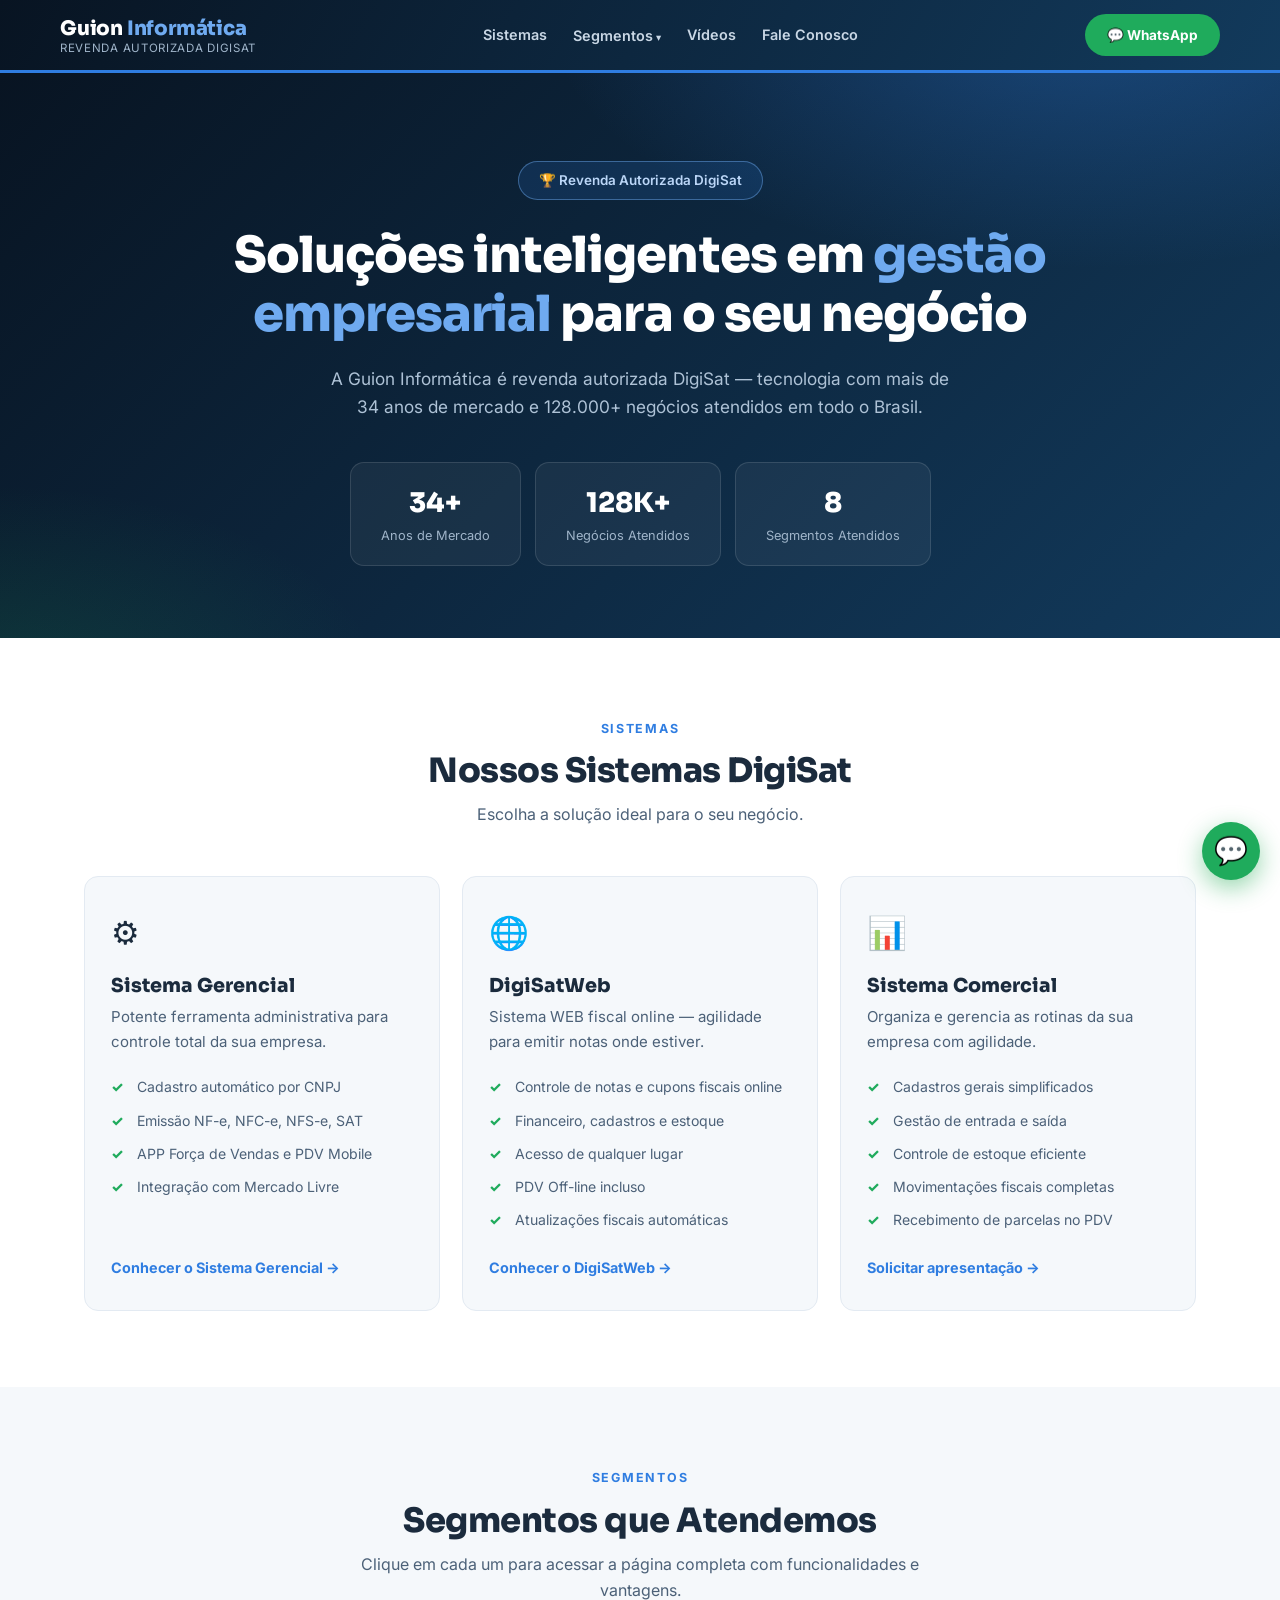
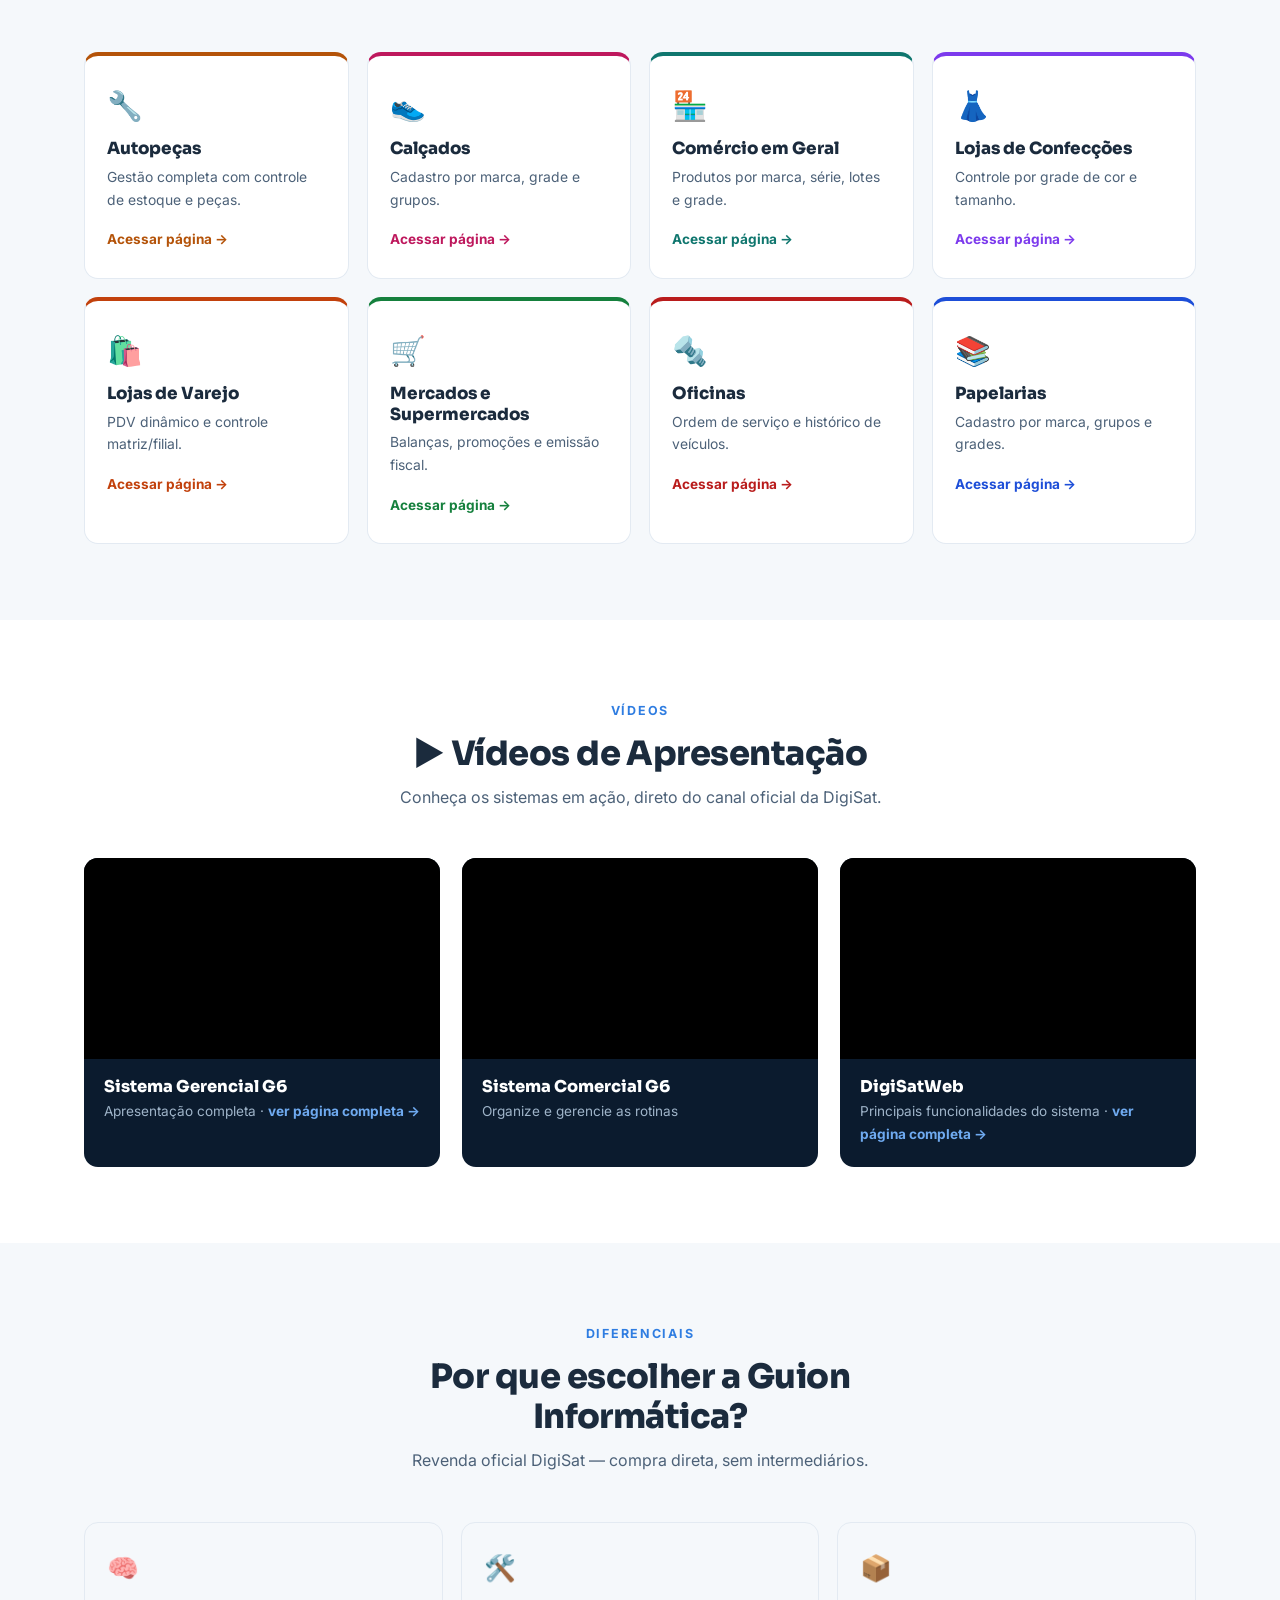
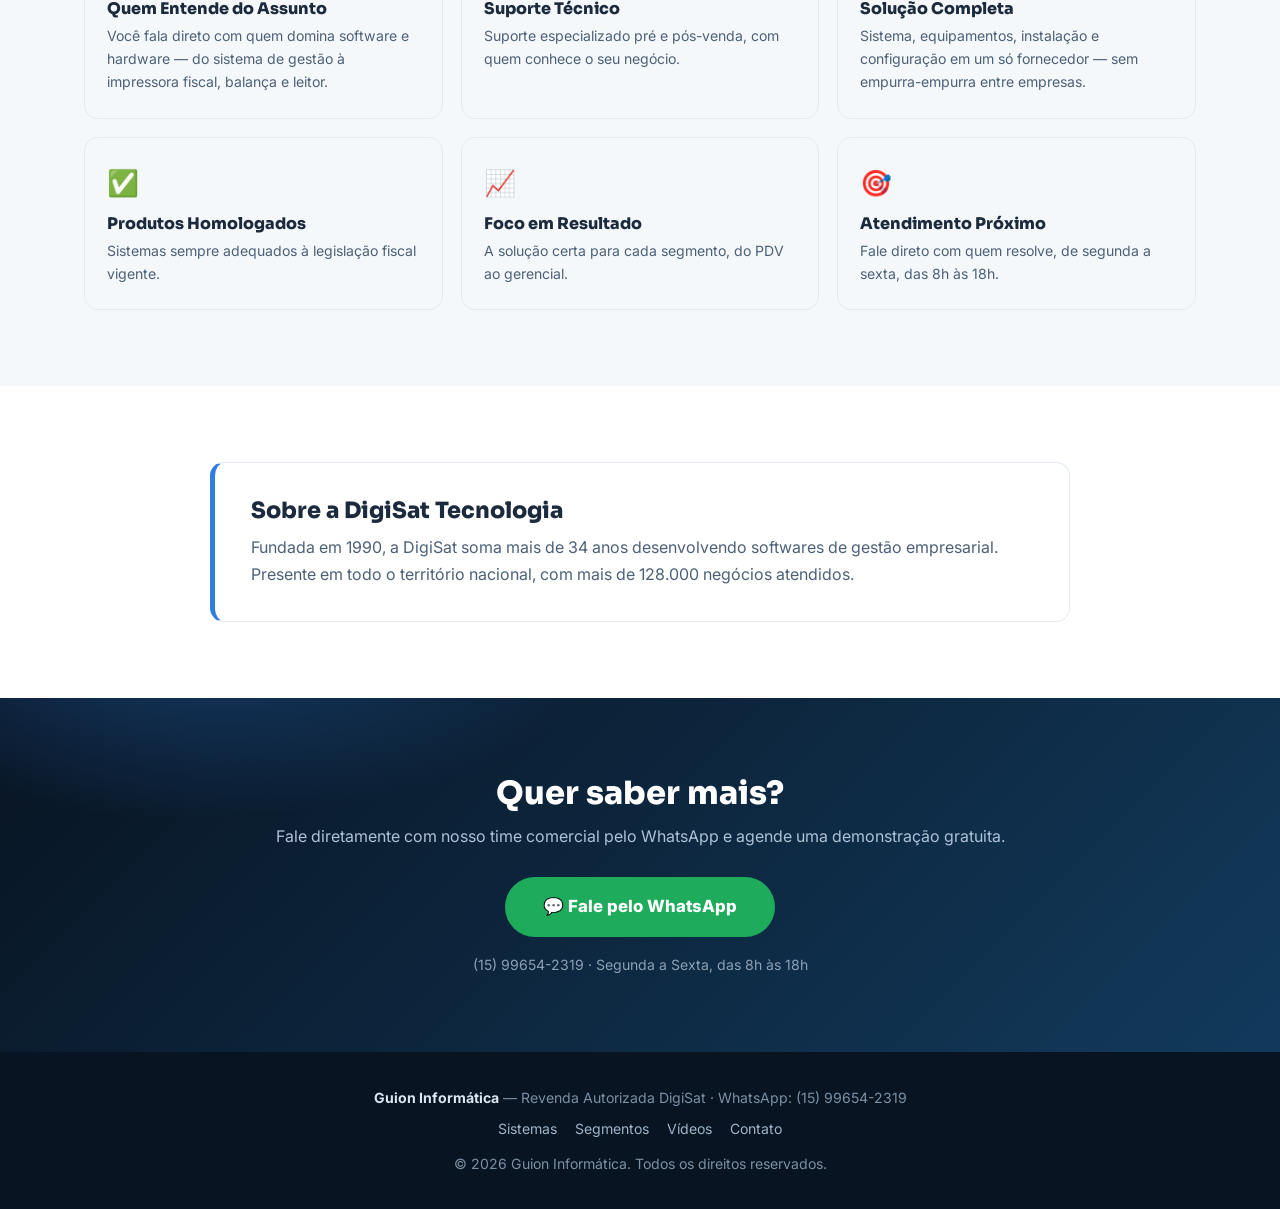
==== commit f04438fb: "Funcionalidades agrupadas por tema nos segmentos" ====
--- a/index.html
+++ b/index.html
@@ -223,9 +223,9 @@
                 <p>Revenda oficial DigiSat — compra direta, sem intermediários.</p>
             </div>
             <div class="motivos-grid">
-                <div class="card-motivo"><div class="icon">🤝</div><h3>Venda Direta</h3><p>Sem intermediários. A DigiSat nunca faz contato direto com seus clientes.</p></div>
+                <div class="card-motivo"><div class="icon">🧠</div><h3>Quem Entende do Assunto</h3><p>Você fala direto com quem domina software e hardware — do sistema de gestão à impressora fiscal, balança e leitor.</p></div>
                 <div class="card-motivo"><div class="icon">🛠️</div><h3>Suporte Técnico</h3><p>Suporte especializado pré e pós-venda, com quem conhece o seu negócio.</p></div>
-                <div class="card-motivo"><div class="icon">📦</div><h3>Soluções Completas</h3><p>Hardware e software em automação comercial em um só lugar.</p></div>
+                <div class="card-motivo"><div class="icon">📦</div><h3>Solução Completa</h3><p>Sistema, equipamentos, instalação e configuração em um só fornecedor — sem empurra-empurra entre empresas.</p></div>
                 <div class="card-motivo"><div class="icon">✅</div><h3>Produtos Homologados</h3><p>Sistemas sempre adequados à legislação fiscal vigente.</p></div>
                 <div class="card-motivo"><div class="icon">📈</div><h3>Foco em Resultado</h3><p>A solução certa para cada segmento, do PDV ao gerencial.</p></div>
                 <div class="card-motivo"><div class="icon">🎯</div><h3>Atendimento Próximo</h3><p>Fale direto com quem resolve, de segunda a sexta, das 8h às 18h.</p></div>
--- a/css/style.css
+++ b/css/style.css
@@ -652,3 +652,52 @@
 .card-vantagem:hover { transform: translateY(-4px); box-shadow: var(--shadow); }
 .card-vantagem svg { width: 84px; height: 84px; margin: 0 auto 14px; display: block; }
 .card-vantagem .label { font-weight: 700; font-size: 0.93rem; color: var(--ink); line-height: 1.4; }
+
+/* Funcionalidades agrupadas por tema (páginas de segmento) */
+.func-groups {
+  display: grid;
+  grid-template-columns: repeat(auto-fit, minmax(250px, 1fr));
+  gap: 18px;
+  margin-bottom: 44px;
+  align-items: start;
+}
+.func-group {
+  background: var(--bg);
+  border: 1px solid var(--line);
+  border-top: 4px solid var(--accent);
+  border-radius: var(--radius);
+  padding: 22px 20px;
+}
+.func-group .fg-head {
+  display: flex;
+  align-items: center;
+  gap: 10px;
+  margin-bottom: 12px;
+  padding-bottom: 12px;
+  border-bottom: 1px dashed var(--line);
+}
+.func-group .fg-icon {
+  width: 38px;
+  height: 38px;
+  border-radius: 10px;
+  display: grid;
+  place-items: center;
+  font-size: 1.15rem;
+  background: color-mix(in srgb, var(--accent) 12%, #fff);
+}
+.func-group h3 { font-size: 1rem; font-weight: 800; margin: 0; }
+.func-group ul { list-style: none; margin: 0; padding: 0; }
+.func-group li {
+  font-size: 0.88rem;
+  color: var(--ink-soft);
+  padding: 5px 0 5px 24px;
+  position: relative;
+  line-height: 1.5;
+}
+.func-group li::before {
+  content: '✓';
+  position: absolute;
+  left: 0;
+  color: var(--accent);
+  font-weight: 800;
+}
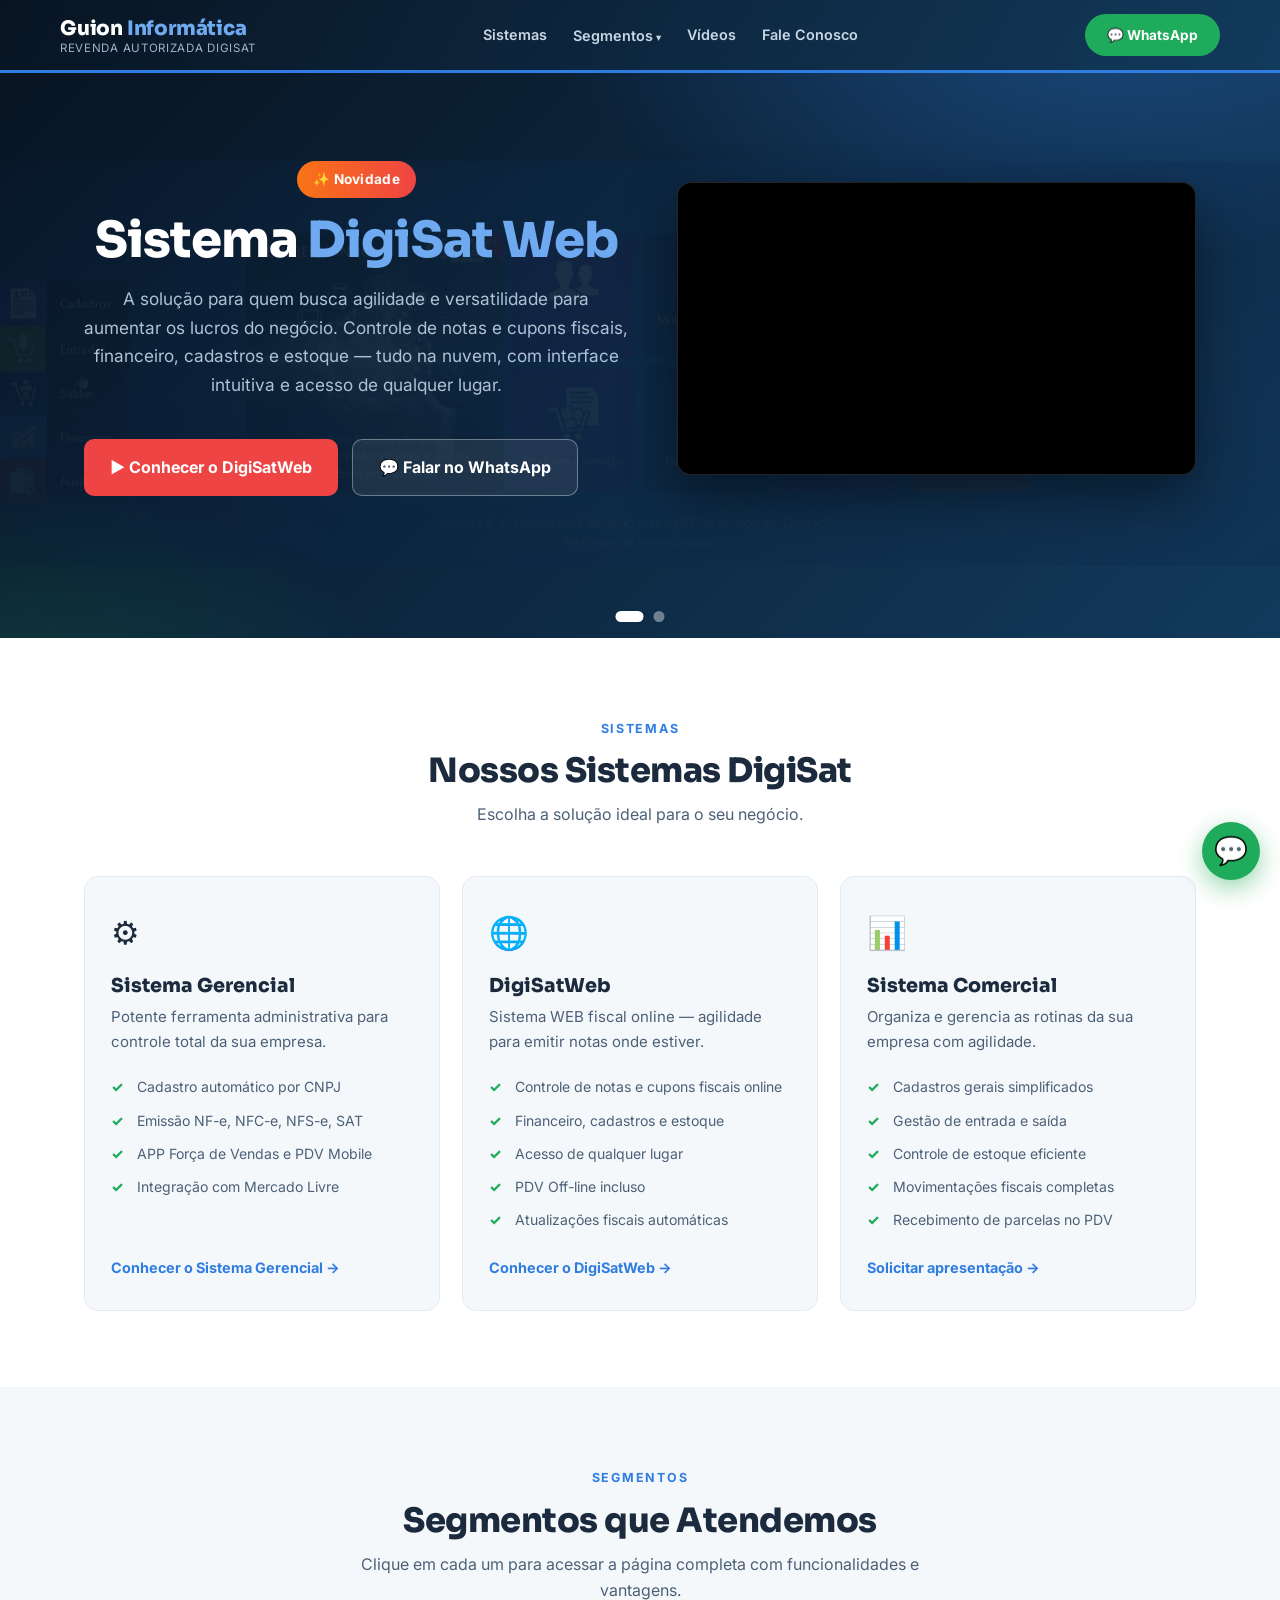
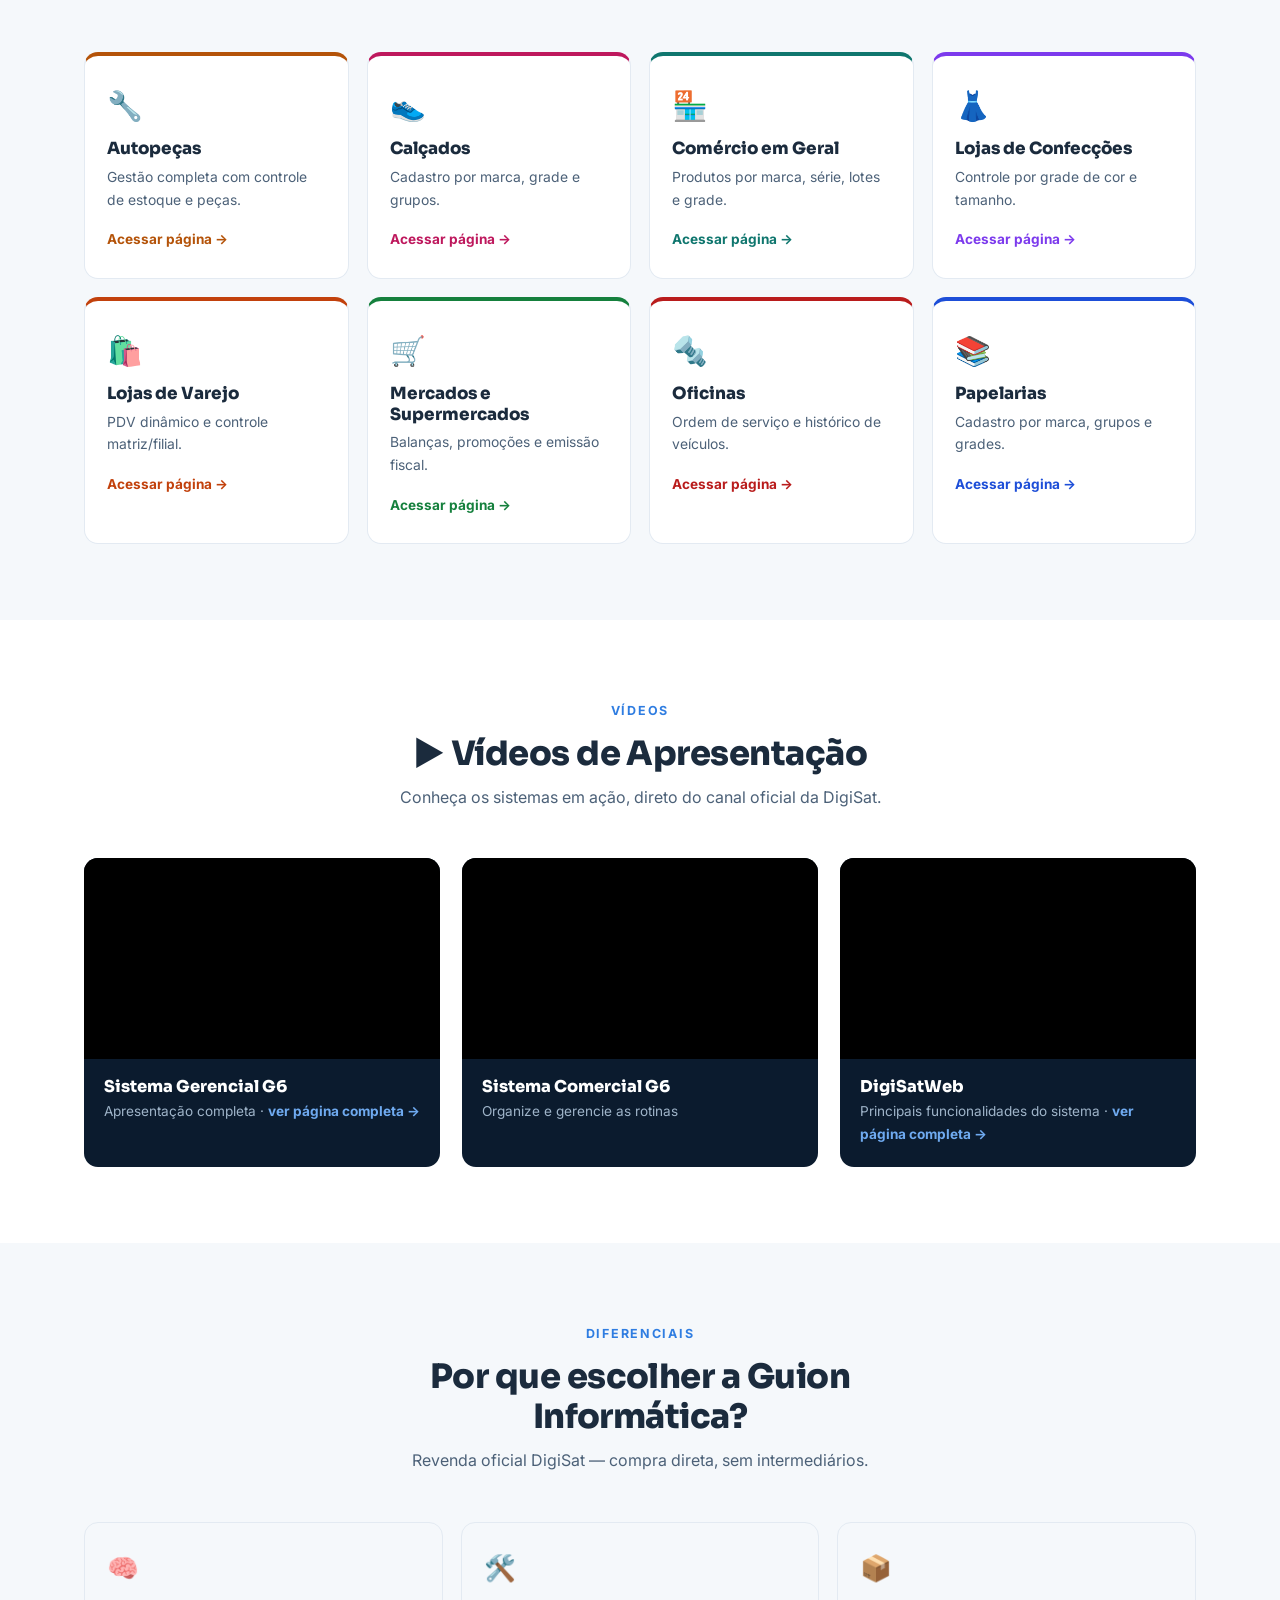
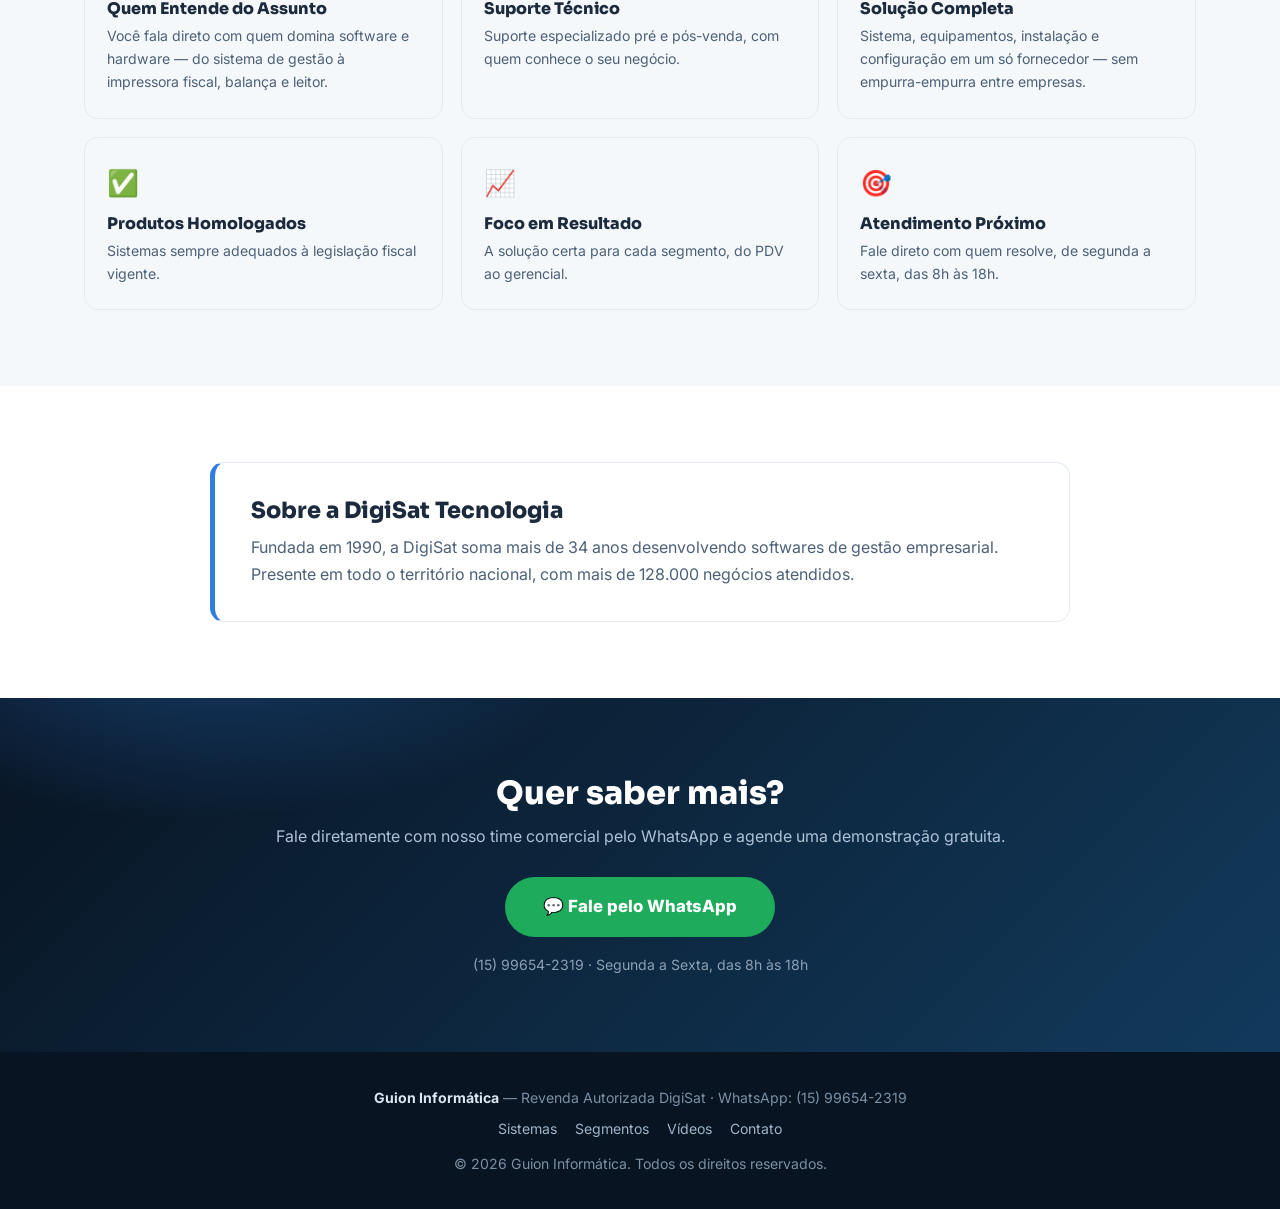
==== commit 4dd3b7f6: "Hero: slide intro DigiSat Web (vídeo + tela de fundo) por 10s, depois frase atual" ====
--- a/index.html
+++ b/index.html
@@ -14,6 +14,50 @@
     <link rel="preconnect" href="https://fonts.gstatic.com" crossorigin>
     <link href="https://fonts.googleapis.com/css2?family=Inter:wght@400;600;700&family=Sora:wght@700;800&display=swap" rel="stylesheet">
     <link rel="stylesheet" href="css/style.css">
+
+    <!-- ===== Hero carrossel — intro DigiSat Web (novidade). Estilos scoped, não conflitam com o style.css ===== -->
+    <style>
+      .hero-carousel{display:grid;position:relative;overflow:hidden;}
+      .hero-carousel > .hero-slide{grid-area:1 / 1;width:100%;opacity:0;visibility:hidden;transition:opacity .9s ease, visibility 0s linear .9s;}
+      .hero-carousel > .hero-slide.is-active{opacity:1;visibility:visible;transition:opacity .9s ease, visibility 0s linear 0s;}
+      .hero-carousel > .hero-slide:not(.is-active){pointer-events:none;}
+
+      /* ----- Slide 1: novidade DigiSat Web ----- */
+      .hero-slide--novidade{position:relative;}
+      .hero-bg-tela{position:absolute;inset:0;z-index:0;pointer-events:none;
+        background-image:var(--tela-img);background-size:cover;background-position:center;
+        opacity:.16;}
+      .hero-bg-tela::after{content:"";position:absolute;inset:0;
+        background:linear-gradient(180deg,rgba(9,26,58,.55) 0%,rgba(9,26,58,.82) 100%);}
+      .hero-novidade-grid{position:relative;z-index:1;display:grid;grid-template-columns:1.05fr 1fr;gap:48px;align-items:center;}
+      .hero-novidade-text h1{margin:.15em 0 .35em;line-height:1.1;}
+      .hero-badge--novo{display:inline-block;background:linear-gradient(90deg,#f97316,#ef4444);color:#fff;
+        font-weight:700;padding:7px 16px;border-radius:999px;font-size:.85rem;letter-spacing:.02em;margin-bottom:8px;}
+      .hero-cta-row{display:flex;gap:14px;flex-wrap:wrap;margin-top:24px;}
+      .hero-btn{display:inline-flex;align-items:center;gap:8px;background:#ef4444;color:#fff;font-weight:700;
+        padding:14px 26px;border-radius:10px;text-decoration:none;transition:transform .2s,filter .2s;}
+      .hero-btn:hover{transform:translateY(-2px);filter:brightness(1.08);}
+      .hero-btn--ghost{background:rgba(255,255,255,.08);border:1px solid rgba(255,255,255,.35);}
+      .hero-video-frame{position:relative;width:100%;padding-bottom:56.25%;border-radius:14px;overflow:hidden;
+        box-shadow:0 22px 55px rgba(0,0,0,.45);border:1px solid rgba(255,255,255,.14);background:#000;}
+      .hero-video-frame iframe{position:absolute;inset:0;width:100%;height:100%;border:0;}
+
+      /* ----- Indicadores (permitem pular manualmente) ----- */
+      .hero-dots{position:absolute;bottom:16px;left:50%;transform:translateX(-50%);display:flex;gap:10px;z-index:6;}
+      .hero-dots button{width:11px;height:11px;border-radius:50%;border:0;background:rgba(255,255,255,.4);
+        cursor:pointer;padding:0;transition:background .25s,width .25s;}
+      .hero-dots button:hover{background:rgba(255,255,255,.7);}
+      .hero-dots button.is-active{background:#fff;width:28px;border-radius:6px;}
+
+      @media (max-width:860px){
+        .hero-novidade-grid{grid-template-columns:1fr;gap:26px;text-align:center;}
+        .hero-cta-row{justify-content:center;}
+      }
+      @media (prefers-reduced-motion:reduce){
+        .hero-carousel > .hero-slide{transition:opacity .01s;}
+      }
+    </style>
+
     <script type="application/ld+json">
     {
       "@context": "https://schema.org",
@@ -62,16 +106,49 @@
         </div>
     </header>
 
-    <div class="hero">
-        <div class="container">
-            <div class="hero-badge">🏆 Revenda Autorizada DigiSat</div>
-            <h1>Soluções inteligentes em <em>gestão empresarial</em> para o seu negócio</h1>
-            <p class="sub">A Guion Informática é revenda autorizada DigiSat — tecnologia com mais de 34 anos de mercado e 128.000+ negócios atendidos em todo o Brasil.</p>
-            <div class="hero-stats">
-                <div class="stat"><div class="num">34+</div><div class="label">Anos de Mercado</div></div>
-                <div class="stat"><div class="num">128K+</div><div class="label">Negócios Atendidos</div></div>
-                <div class="stat"><div class="num">8</div><div class="label">Segmentos Atendidos</div></div>
-            </div>
+    <div class="hero hero-carousel">
+
+        <!-- ===== Slide 1: Novidade — Sistema DigiSat Web (fica 10s) ===== -->
+        <div class="hero-slide hero-slide--novidade is-active" data-slide="0">
+            <!-- Tela do sistema (imagem 1) como fundo no espaço azul.
+                 Salve o print da tela do sistema como: img/digisatweb-tela.png -->
+            <div class="hero-bg-tela" aria-hidden="true" style="--tela-img:url('img/digisatweb-tela.png');"></div>
+            <div class="container hero-novidade-grid">
+                <div class="hero-novidade-text">
+                    <span class="hero-badge--novo">✨ Novidade</span>
+                    <h1>Sistema <em>DigiSat Web</em></h1>
+                    <p class="sub">A solução para quem busca agilidade e versatilidade para aumentar os lucros do negócio. Controle de notas e cupons fiscais, financeiro, cadastros e estoque — tudo na nuvem, com interface intuitiva e acesso de qualquer lugar.</p>
+                    <div class="hero-cta-row">
+                        <a class="hero-btn" href="digisatweb.html">▶️ Conhecer o DigiSatWeb</a>
+                        <a class="hero-btn hero-btn--ghost" href="https://wa.me/5515996542319?text=Ol%C3%A1%21%20Vim%20pelo%20site%20da%20Guion%20Inform%C3%A1tica%20e%20quero%20conhecer%20o%20DigiSatWeb." target="_blank" rel="noopener">💬 Falar no WhatsApp</a>
+                    </div>
+                </div>
+                <div class="hero-novidade-video">
+                    <div class="hero-video-frame">
+                        <iframe src="https://www.youtube-nocookie.com/embed/y21h_svAWwo" title="DigiSatWeb — vídeo de apresentação" loading="lazy" allow="accelerometer; autoplay; clipboard-write; encrypted-media; gyroscope; picture-in-picture; web-share" referrerpolicy="strict-origin-when-cross-origin" allowfullscreen></iframe>
+                    </div>
+                </div>
+            </div>
+        </div>
+
+        <!-- ===== Slide 2: Frase atual (aparece após 10s e permanece) ===== -->
+        <div class="hero-slide hero-slide--principal" data-slide="1">
+            <div class="container">
+                <div class="hero-badge">🏆 Revenda Autorizada DigiSat</div>
+                <h1>Soluções inteligentes em <em>gestão empresarial</em> para o seu negócio</h1>
+                <p class="sub">A Guion Informática é revenda autorizada DigiSat — tecnologia com mais de 34 anos de mercado e 128.000+ negócios atendidos em todo o Brasil.</p>
+                <div class="hero-stats">
+                    <div class="stat"><div class="num">34+</div><div class="label">Anos de Mercado</div></div>
+                    <div class="stat"><div class="num">128K+</div><div class="label">Negócios Atendidos</div></div>
+                    <div class="stat"><div class="num">8</div><div class="label">Segmentos Atendidos</div></div>
+                </div>
+            </div>
+        </div>
+
+        <!-- Indicadores -->
+        <div class="hero-dots" role="tablist" aria-label="Destaques">
+            <button class="is-active" type="button" aria-label="Novidade DigiSat Web"></button>
+            <button type="button" aria-label="Sobre a Guion Informática"></button>
         </div>
     </div>
 
@@ -266,6 +343,38 @@
 
     <a class="whats-float" href="https://wa.me/5515996542319?text=Ol%C3%A1%21%20Vim%20pelo%20site%20da%20Guion%20Inform%C3%A1tica%20e%20quero%20saber%20mais%20sobre%20os%20sistemas%20DigiSat." target="_blank" rel="noopener" aria-label="Conversar no WhatsApp">💬</a>
 
+    <!-- ===== Hero carrossel: 10s no slide da novidade, depois fade para a frase atual ===== -->
+    <script>
+      (function(){
+        var carousel = document.querySelector('.hero-carousel');
+        if(!carousel) return;
+        var slides = carousel.querySelectorAll('.hero-slide');
+        var dots   = carousel.querySelectorAll('.hero-dots button');
+        var current = 0, timer = null;
+        var INTRO_MS = 10000; // tempo do slide da novidade (10 segundos)
+
+        function go(i){
+          if(i === current) return;
+          slides[current].classList.remove('is-active');
+          if(dots[current]) dots[current].classList.remove('is-active');
+          current = i;
+          slides[current].classList.add('is-active');
+          if(dots[current]) dots[current].classList.add('is-active');
+        }
+
+        // Permite pular manualmente pelos indicadores (cancela o timer automático)
+        dots.forEach(function(dot, i){
+          dot.addEventListener('click', function(){
+            clearTimeout(timer);
+            go(i);
+          });
+        });
+
+        // Após 10s exibindo a novidade, faz o fade para a frase atual e permanece nela
+        timer = setTimeout(function(){ go(1); }, INTRO_MS);
+      })();
+    </script>
+
     <script src="js/main.js"></script>
 </body>
 </html>
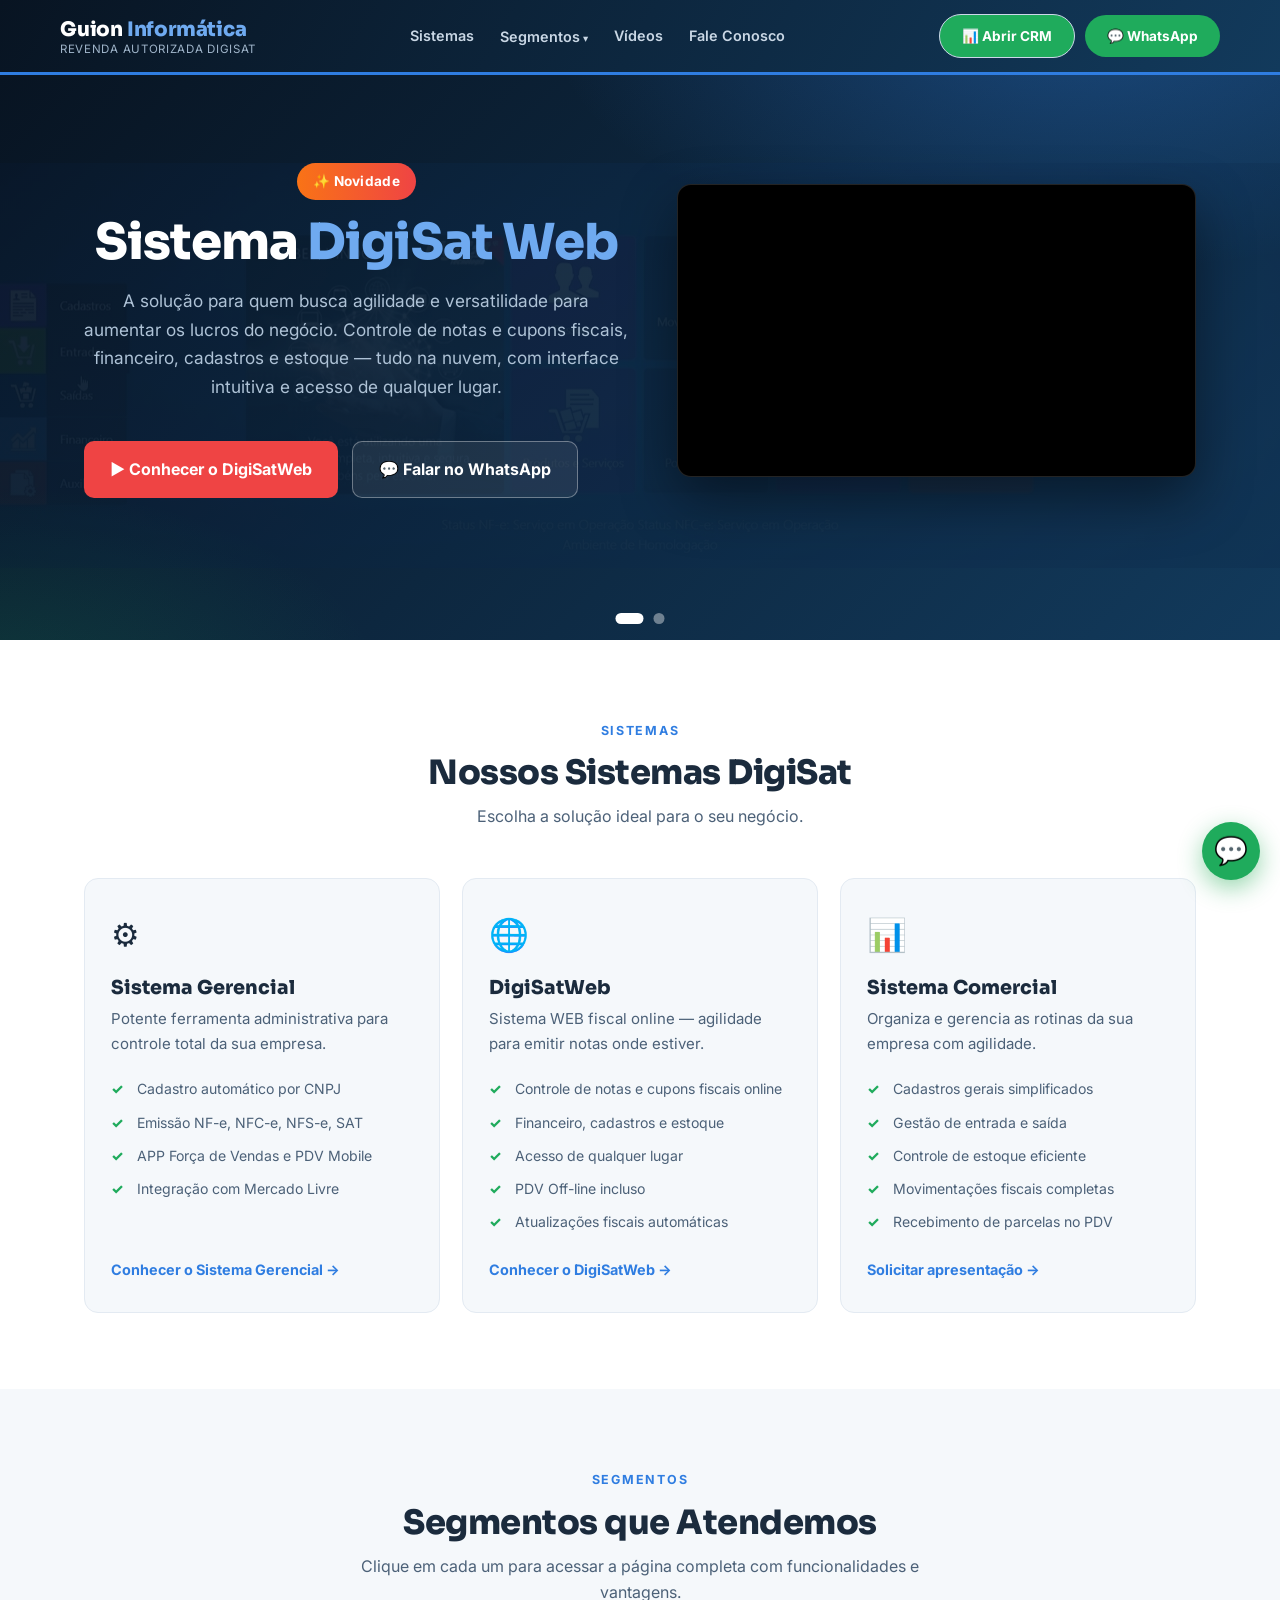
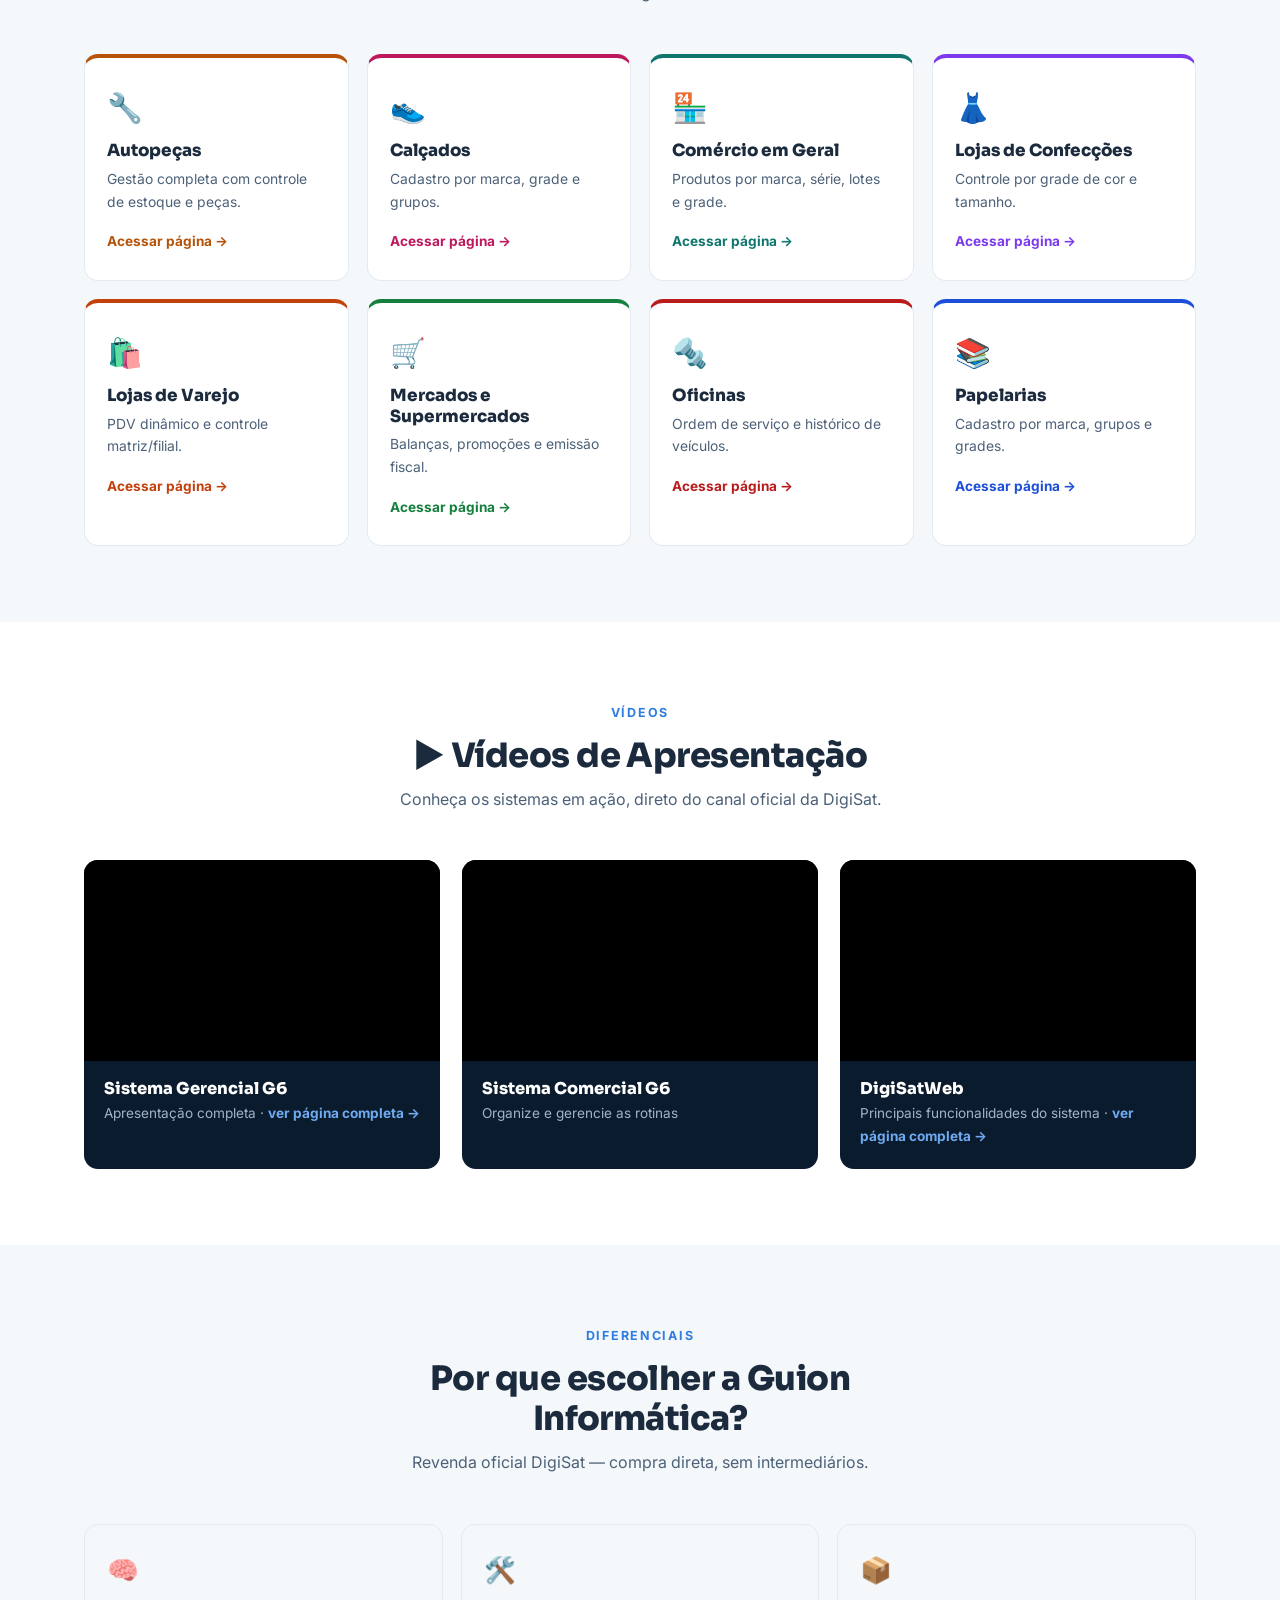
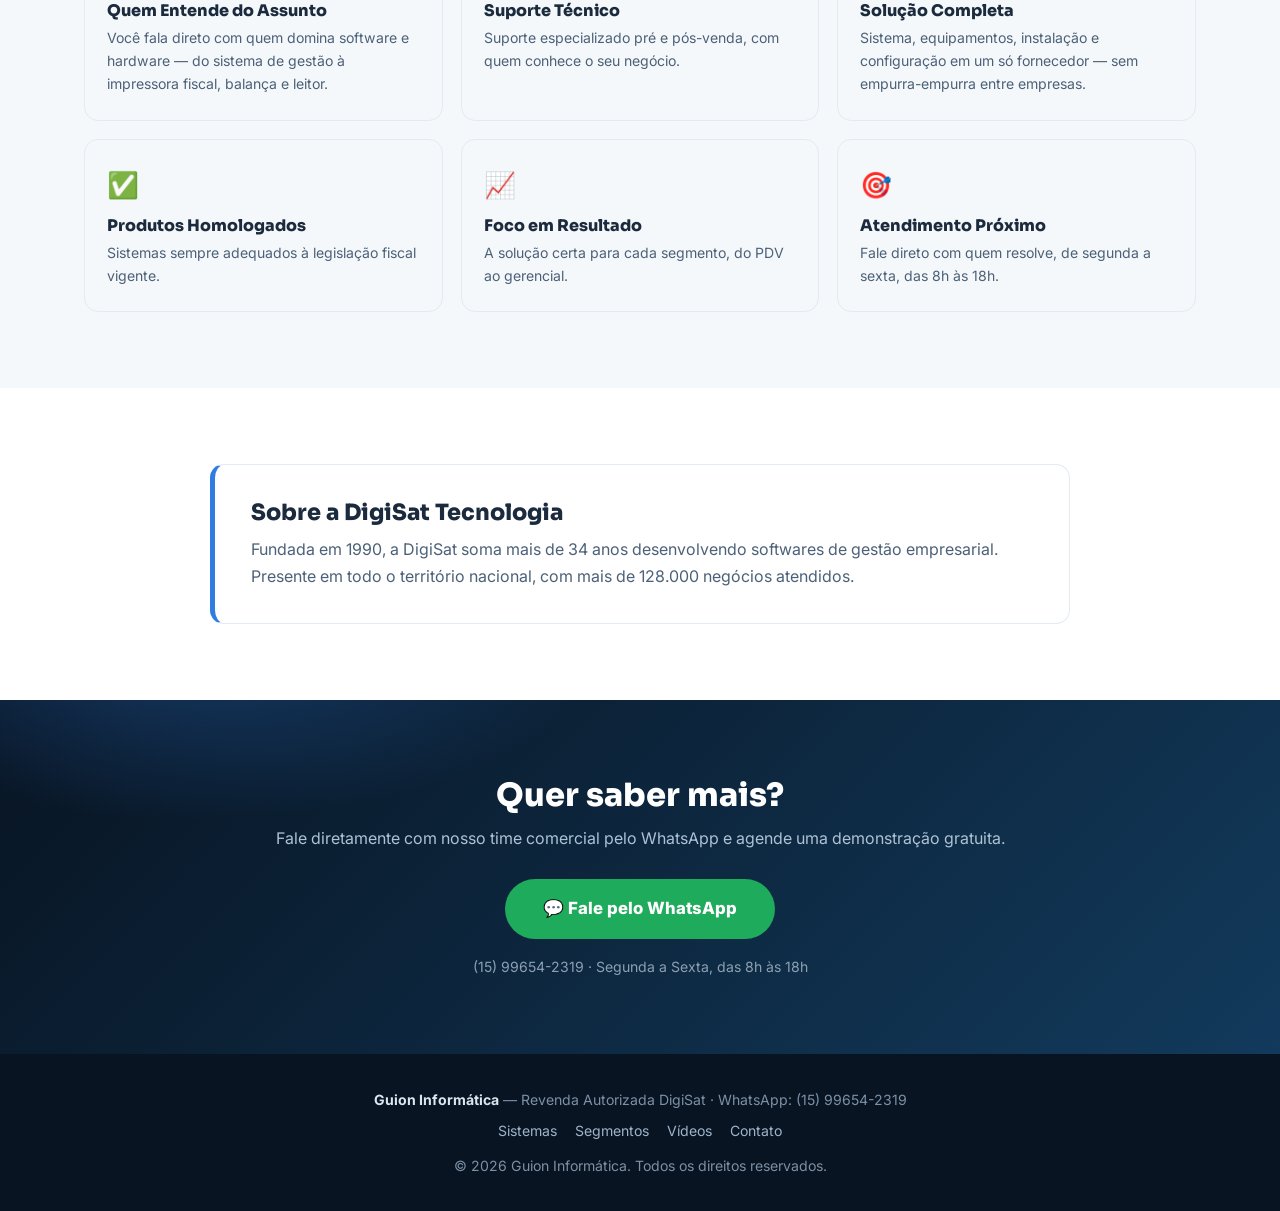
==== commit fd1e9527: "Hero: video em autoplay (mudo) no slide DigiSat Web" ====
--- a/index.html
+++ b/index.html
@@ -49,6 +49,13 @@
       .hero-dots button:hover{background:rgba(255,255,255,.7);}
       .hero-dots button.is-active{background:#fff;width:28px;border-radius:6px;}
 
+      /* ----- Botão "Abrir CRM" no topo (para os vendedores) ----- */
+      .header-cta{display:flex;align-items:center;gap:10px;}
+      .header-crm{display:inline-flex;align-items:center;gap:7px;background:#fff;color:#0d3b7a;
+        font-weight:700;padding:9px 16px;border-radius:9px;text-decoration:none;border:1px solid #cdd8ea;
+        white-space:nowrap;transition:transform .2s,box-shadow .2s;}
+      .header-crm:hover{transform:translateY(-1px);box-shadow:0 6px 16px rgba(0,0,0,.18);}
+
       @media (max-width:860px){
         .hero-novidade-grid{grid-template-columns:1fr;gap:26px;text-align:center;}
         .hero-cta-row{justify-content:center;}
@@ -101,6 +108,7 @@
                 <a href="#contato">Fale Conosco</a>
             </nav>
             <div class="header-cta">
+                <a class="header-crm" href="https://bridge-crm-one.vercel.app/login" target="_blank" rel="noopener">📊 Abrir CRM</a>
                 <a href="https://wa.me/5515996542319?text=Ol%C3%A1%21%20Vim%20pelo%20site%20da%20Guion%20Inform%C3%A1tica%20e%20quero%20saber%20mais%20sobre%20os%20sistemas%20DigiSat." target="_blank" rel="noopener">💬 WhatsApp</a>
             </div>
         </div>
@@ -125,7 +133,7 @@
                 </div>
                 <div class="hero-novidade-video">
                     <div class="hero-video-frame">
-                        <iframe src="https://www.youtube-nocookie.com/embed/y21h_svAWwo" title="DigiSatWeb — vídeo de apresentação" loading="lazy" allow="accelerometer; autoplay; clipboard-write; encrypted-media; gyroscope; picture-in-picture; web-share" referrerpolicy="strict-origin-when-cross-origin" allowfullscreen></iframe>
+                        <iframe src="https://www.youtube-nocookie.com/embed/s830zEVj1v4?autoplay=1&mute=1&playsinline=1&rel=0" title="DigiSatWeb — vídeo de apresentação" loading="lazy" allow="accelerometer; autoplay; clipboard-write; encrypted-media; gyroscope; picture-in-picture; web-share" referrerpolicy="strict-origin-when-cross-origin" allowfullscreen></iframe>
                     </div>
                 </div>
             </div>
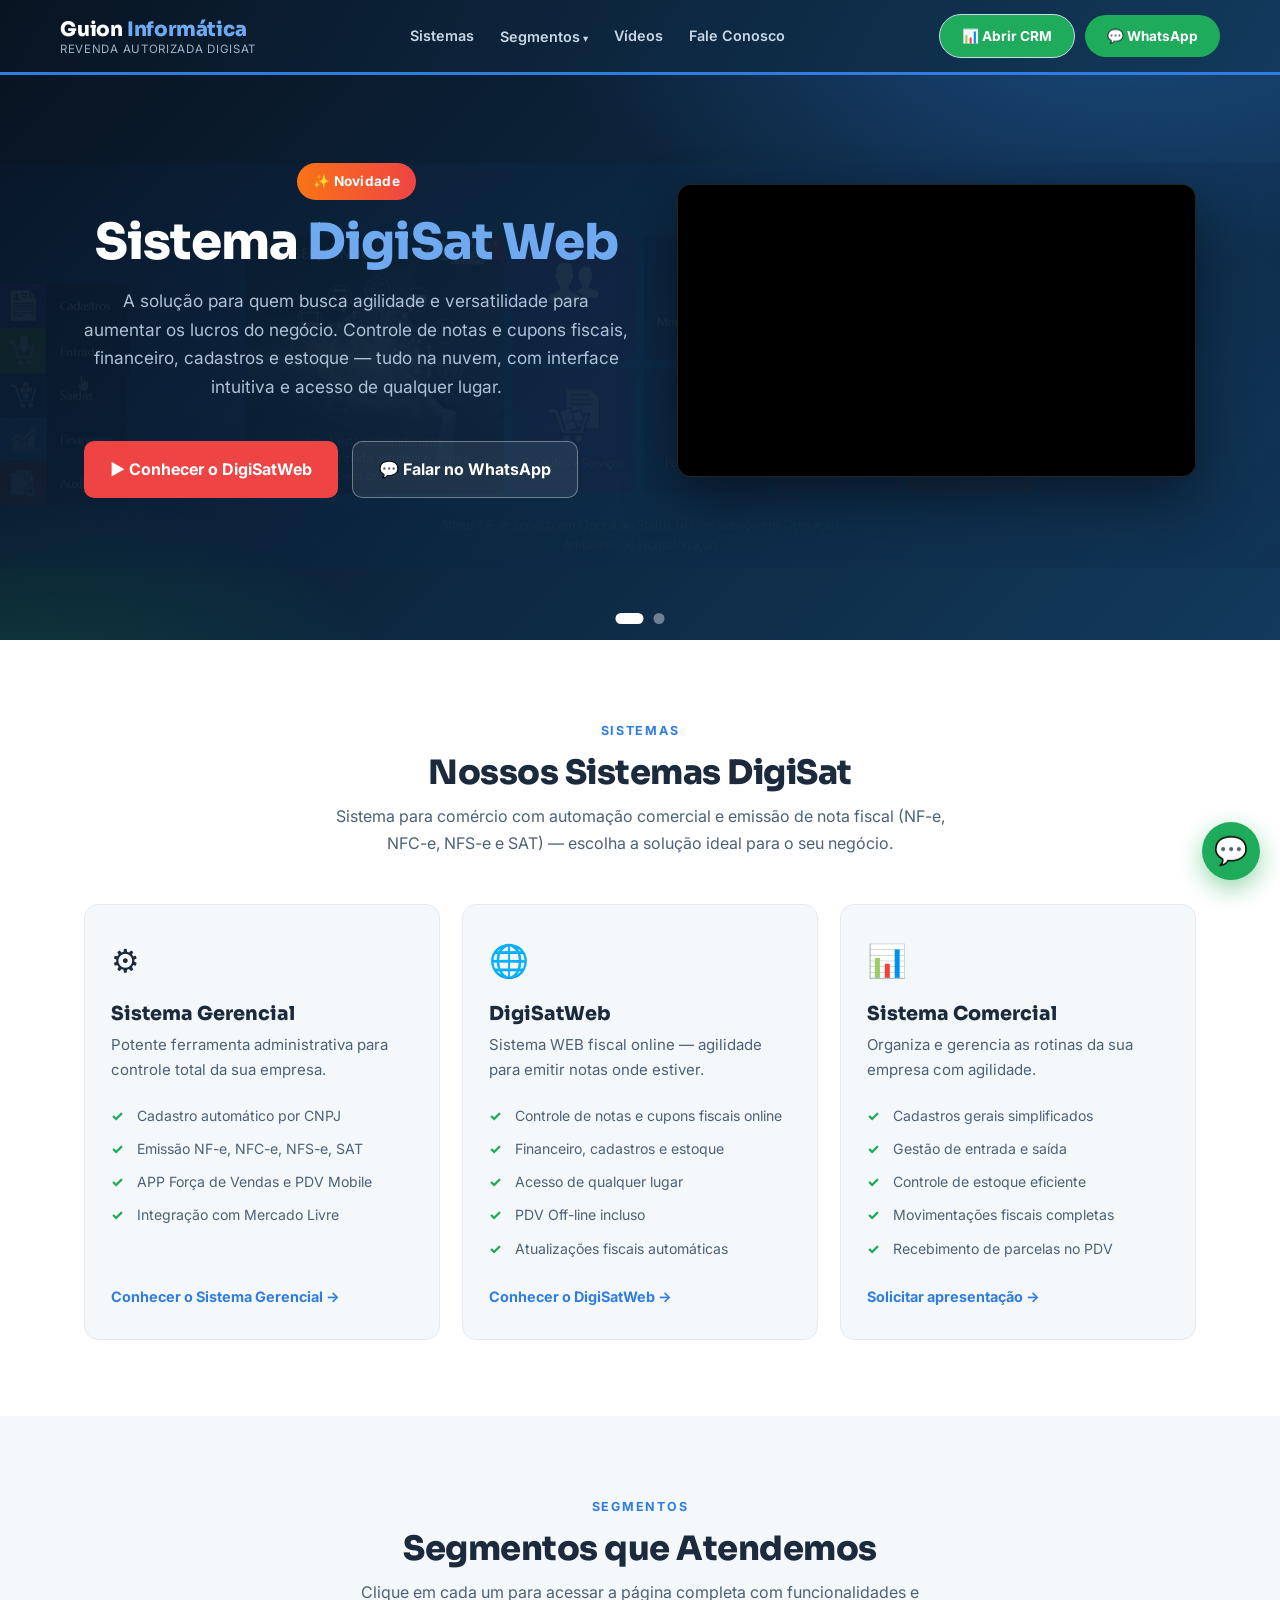
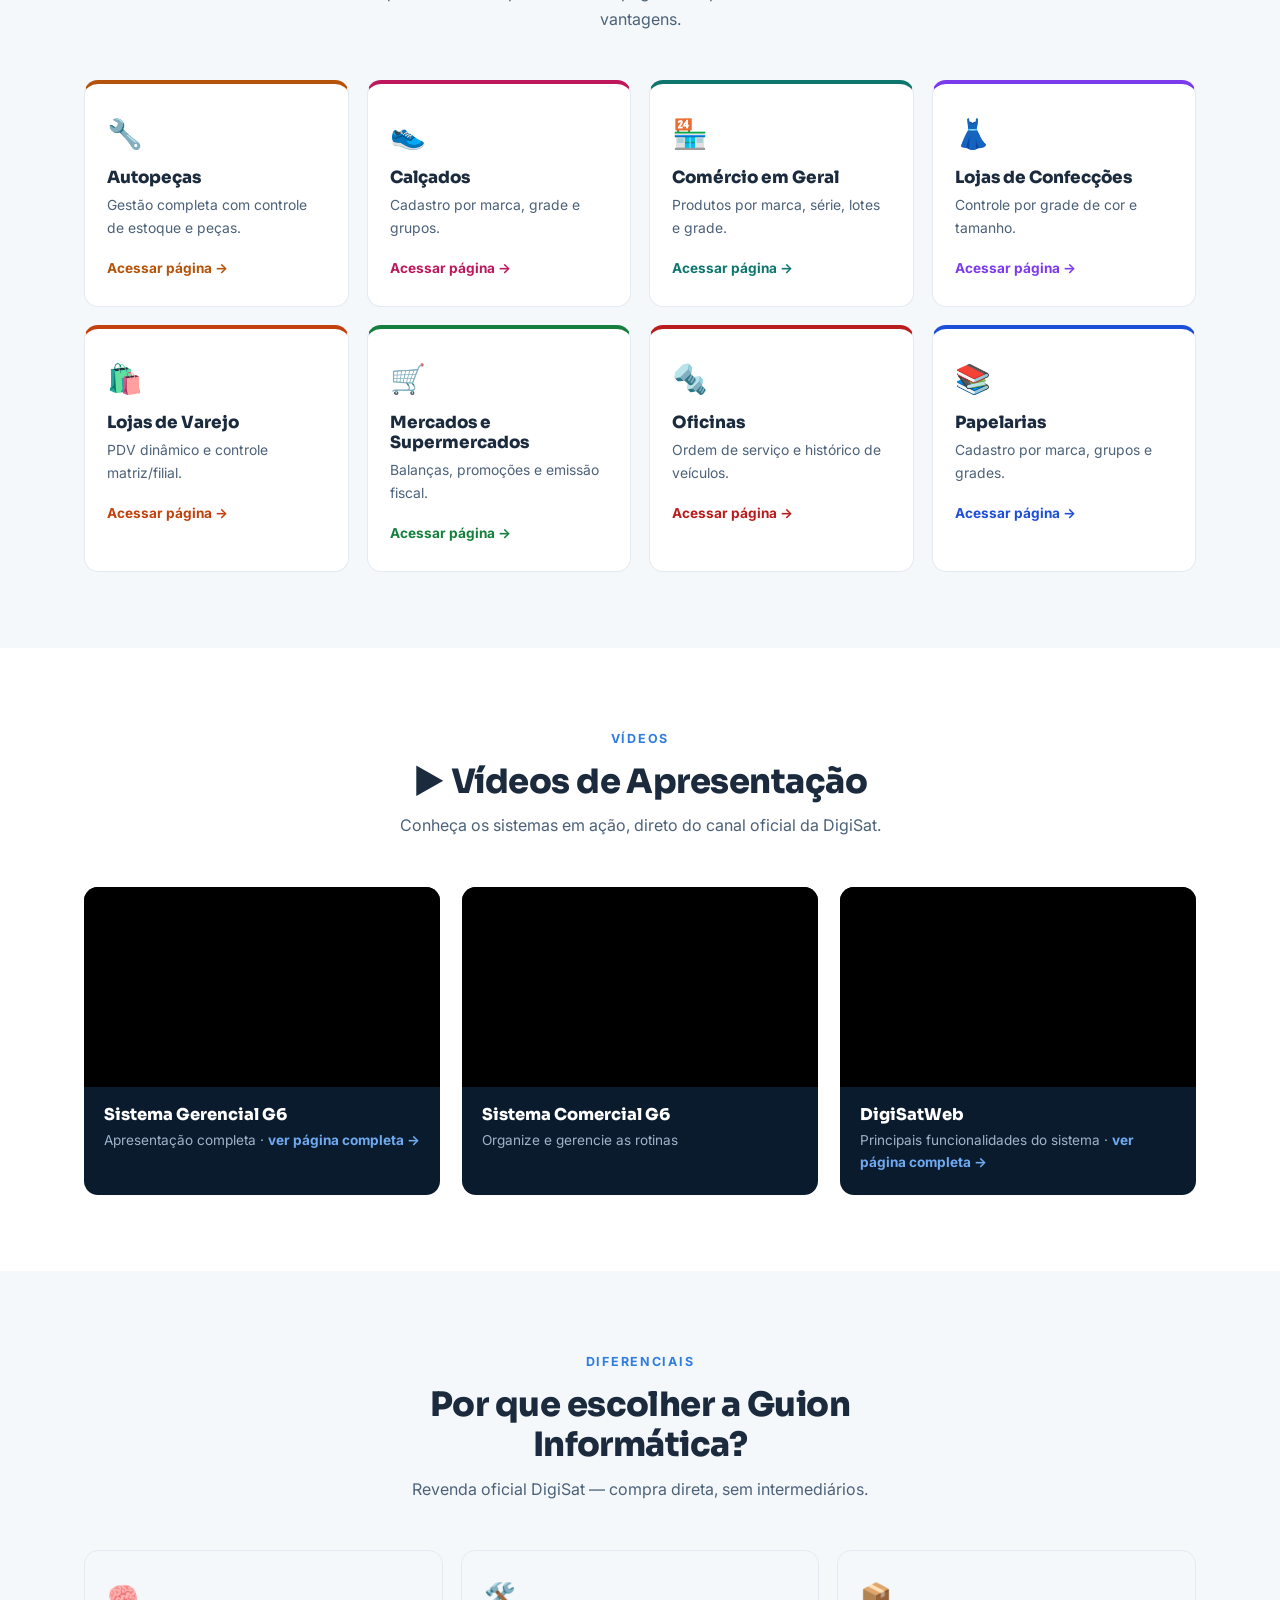
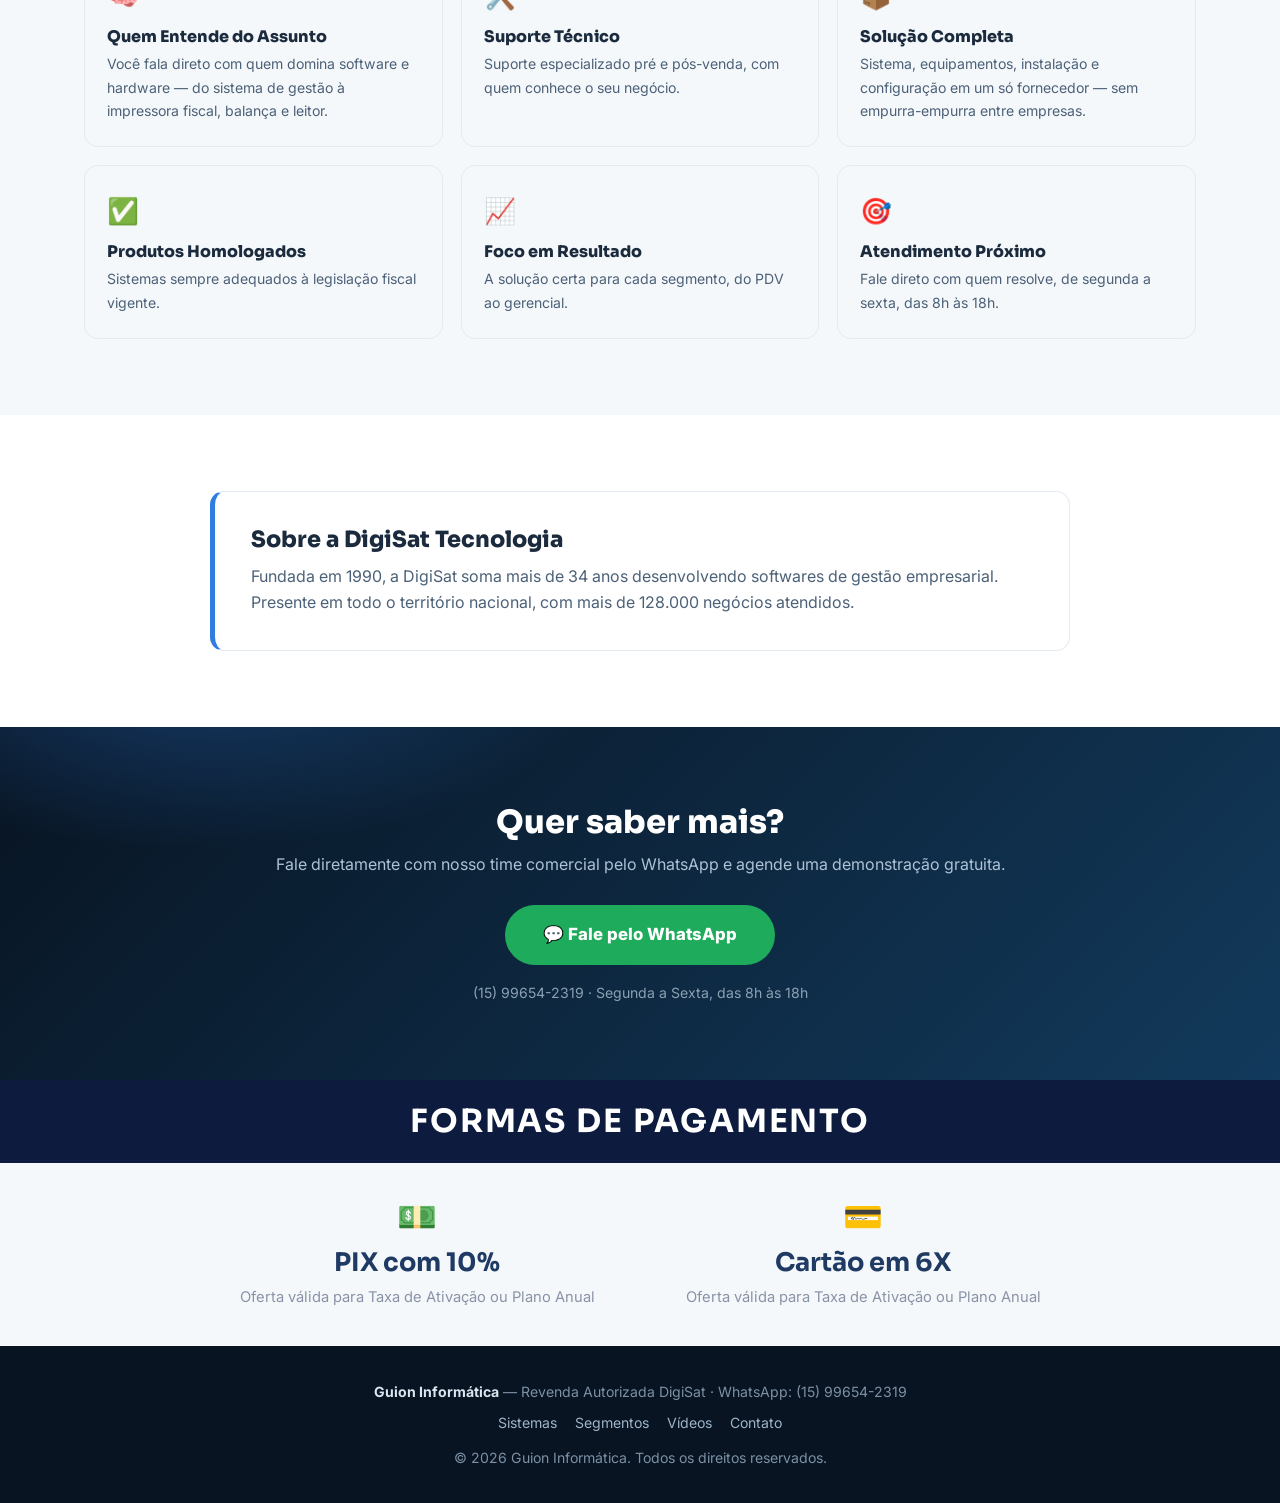
==== commit c29d5a8a: "Rodape: formas de pagamento + SEO (automacao comercial, sistema para comercio, nota fiscal)" ====
--- a/index.html
+++ b/index.html
@@ -3,13 +3,22 @@
 <head>
     <meta charset="UTF-8">
     <meta name="viewport" content="width=device-width, initial-scale=1.0">
-    <title>Guion Informática — Revenda Autorizada DigiSat | Sistemas de Gestão e Automação Comercial</title>
-    <meta name="description" content="Sistemas de gestão empresarial DigiSat para mercados, oficinas, autopeças, papelarias, calçados, confecções e varejo. Revenda autorizada com suporte especializado. Fale pelo WhatsApp.">
+    <title>Sistema para Comércio, Automação Comercial e Nota Fiscal (NF-e/NFC-e) | Guion Informática — Revenda DigiSat</title>
+    <meta name="description" content="Sistema para comércio com automação comercial e emissão de nota fiscal (NF-e, NFC-e, NFS-e, SAT). Revenda autorizada DigiSat para mercados, oficinas, autopeças, papelarias, calçados, confecções e varejo. Demonstração gratuita pelo WhatsApp.">
+    <meta name="keywords" content="sistema para comércio, automação comercial, nota fiscal eletrônica, NF-e, NFC-e, NFS-e, emissão de nota fiscal, sistema de gestão empresarial, PDV, cupom fiscal, sistema fiscal, DigiSat, automação de vendas, controle de estoque, sistema para mercado, sistema para oficina, sistema para autopeças">
+    <meta name="robots" content="index, follow">
+    <meta name="author" content="Guion Informática">
+    <meta name="geo.region" content="BR-SP">
     <link rel="canonical" href="https://guioninformatica.com.br/">
-    <meta property="og:title" content="Guion Informática — Revenda Autorizada DigiSat">
-    <meta property="og:description" content="Sistemas de gestão empresarial e automação comercial para 8 segmentos. Demonstração gratuita pelo WhatsApp.">
+    <meta property="og:title" content="Sistema para Comércio, Automação Comercial e Nota Fiscal | Guion Informática">
+    <meta property="og:description" content="Sistema para comércio com automação comercial e emissão de nota fiscal (NF-e, NFC-e, NFS-e, SAT). Revenda autorizada DigiSat. Demonstração gratuita pelo WhatsApp.">
     <meta property="og:url" content="https://guioninformatica.com.br/">
     <meta property="og:type" content="website">
+    <meta property="og:locale" content="pt_BR">
+    <meta property="og:site_name" content="Guion Informática">
+    <meta name="twitter:card" content="summary_large_image">
+    <meta name="twitter:title" content="Sistema para Comércio, Automação Comercial e Nota Fiscal | Guion Informática">
+    <meta name="twitter:description" content="Sistema para comércio com automação comercial e emissão de nota fiscal (NF-e, NFC-e, NFS-e, SAT). Revenda autorizada DigiSat.">
     <link rel="preconnect" href="https://fonts.googleapis.com">
     <link rel="preconnect" href="https://fonts.gstatic.com" crossorigin>
     <link href="https://fonts.googleapis.com/css2?family=Inter:wght@400;600;700&family=Sora:wght@700;800&display=swap" rel="stylesheet">
@@ -63,6 +72,18 @@
       @media (prefers-reduced-motion:reduce){
         .hero-carousel > .hero-slide{transition:opacity .01s;}
       }
+
+      /* ----- Formas de pagamento (rodapé) ----- */
+      .formas-pagamento{padding:0 0 6px;}
+      .fp-head{background:#0d1b3e;padding:22px 16px;text-align:center;}
+      .fp-head h2{color:#fff;margin:0;font-size:clamp(1.4rem,3vw,2rem);letter-spacing:.06em;text-transform:uppercase;}
+      .fp-grid{display:grid;grid-template-columns:1fr 1fr;gap:24px;max-width:900px;margin:0 auto;padding:38px 16px 30px;text-align:center;}
+      .fp-item .fp-icon{font-size:2rem;line-height:1;margin-bottom:14px;}
+      .fp-item h3{margin:0 0 8px;color:#1f3a63;font-size:clamp(1.2rem,2.4vw,1.6rem);}
+      .fp-item p{margin:0;color:#8a93a6;font-size:.92rem;}
+      @media (max-width:620px){
+        .fp-grid{grid-template-columns:1fr;gap:30px;}
+      }
     </style>
 
     <script type="application/ld+json">
@@ -70,11 +91,53 @@
       "@context": "https://schema.org",
       "@type": "LocalBusiness",
       "name": "Guion Informática",
-      "description": "Revenda autorizada DigiSat — sistemas de gestão empresarial e automação comercial.",
+      "description": "Revenda autorizada DigiSat — sistema para comércio, automação comercial e emissão de nota fiscal eletrônica (NF-e, NFC-e, NFS-e, SAT).",
       "url": "https://guioninformatica.com.br",
       "telephone": "+55-15-99654-2319",
+      "priceRange": "$$",
       "areaServed": "BR",
-      "openingHours": "Mo-Fr 08:00-18:00"
+      "openingHours": "Mo-Fr 08:00-18:00",
+      "knowsAbout": [
+        "Sistema para comércio",
+        "Automação comercial",
+        "Emissão de nota fiscal eletrônica",
+        "NF-e",
+        "NFC-e",
+        "NFS-e",
+        "SAT",
+        "Cupom fiscal",
+        "PDV",
+        "Controle de estoque",
+        "Sistema de gestão empresarial"
+      ],
+      "makesOffer": [
+        {
+          "@type": "Offer",
+          "itemOffered": {
+            "@type": "Service",
+            "name": "Sistema para comércio com automação comercial",
+            "description": "Sistema de gestão empresarial para automação comercial e controle de vendas, estoque e financeiro."
+          }
+        },
+        {
+          "@type": "Offer",
+          "itemOffered": {
+            "@type": "Service",
+            "name": "Emissão de nota fiscal eletrônica",
+            "description": "Emissão de NF-e, NFC-e, NFS-e e cupom fiscal SAT, sempre adequada à legislação fiscal vigente."
+          }
+        }
+      ],
+      "paymentAccepted": ["PIX", "Cartão de crédito"]
+    }
+    </script>
+    <script type="application/ld+json">
+    {
+      "@context": "https://schema.org",
+      "@type": "WebSite",
+      "name": "Guion Informática",
+      "url": "https://guioninformatica.com.br",
+      "inLanguage": "pt-BR"
     }
     </script>
 </head>
@@ -165,7 +228,7 @@
             <div class="section-head">
                 <span class="eyebrow">Sistemas</span>
                 <h2>Nossos Sistemas DigiSat</h2>
-                <p>Escolha a solução ideal para o seu negócio.</p>
+                <p>Sistema para comércio com automação comercial e emissão de nota fiscal (NF-e, NFC-e, NFS-e e SAT) — escolha a solução ideal para o seu negócio.</p>
             </div>
             <div class="sistemas-grid">
                 <div class="card-sistema">
@@ -336,6 +399,22 @@
         </div>
     </section>
 
+    <section class="formas-pagamento" aria-label="Formas de pagamento">
+        <div class="fp-head"><h2>Formas de Pagamento</h2></div>
+        <div class="container fp-grid">
+            <div class="fp-item">
+                <div class="fp-icon">💵</div>
+                <h3>PIX com 10%</h3>
+                <p>Oferta válida para Taxa de Ativação ou Plano Anual</p>
+            </div>
+            <div class="fp-item">
+                <div class="fp-icon">💳</div>
+                <h3>Cartão em 6X</h3>
+                <p>Oferta válida para Taxa de Ativação ou Plano Anual</p>
+            </div>
+        </div>
+    </section>
+
     <footer>
         <div class="container">
             <strong>Guion Informática</strong> — Revenda Autorizada DigiSat · WhatsApp: (15) 99654-2319
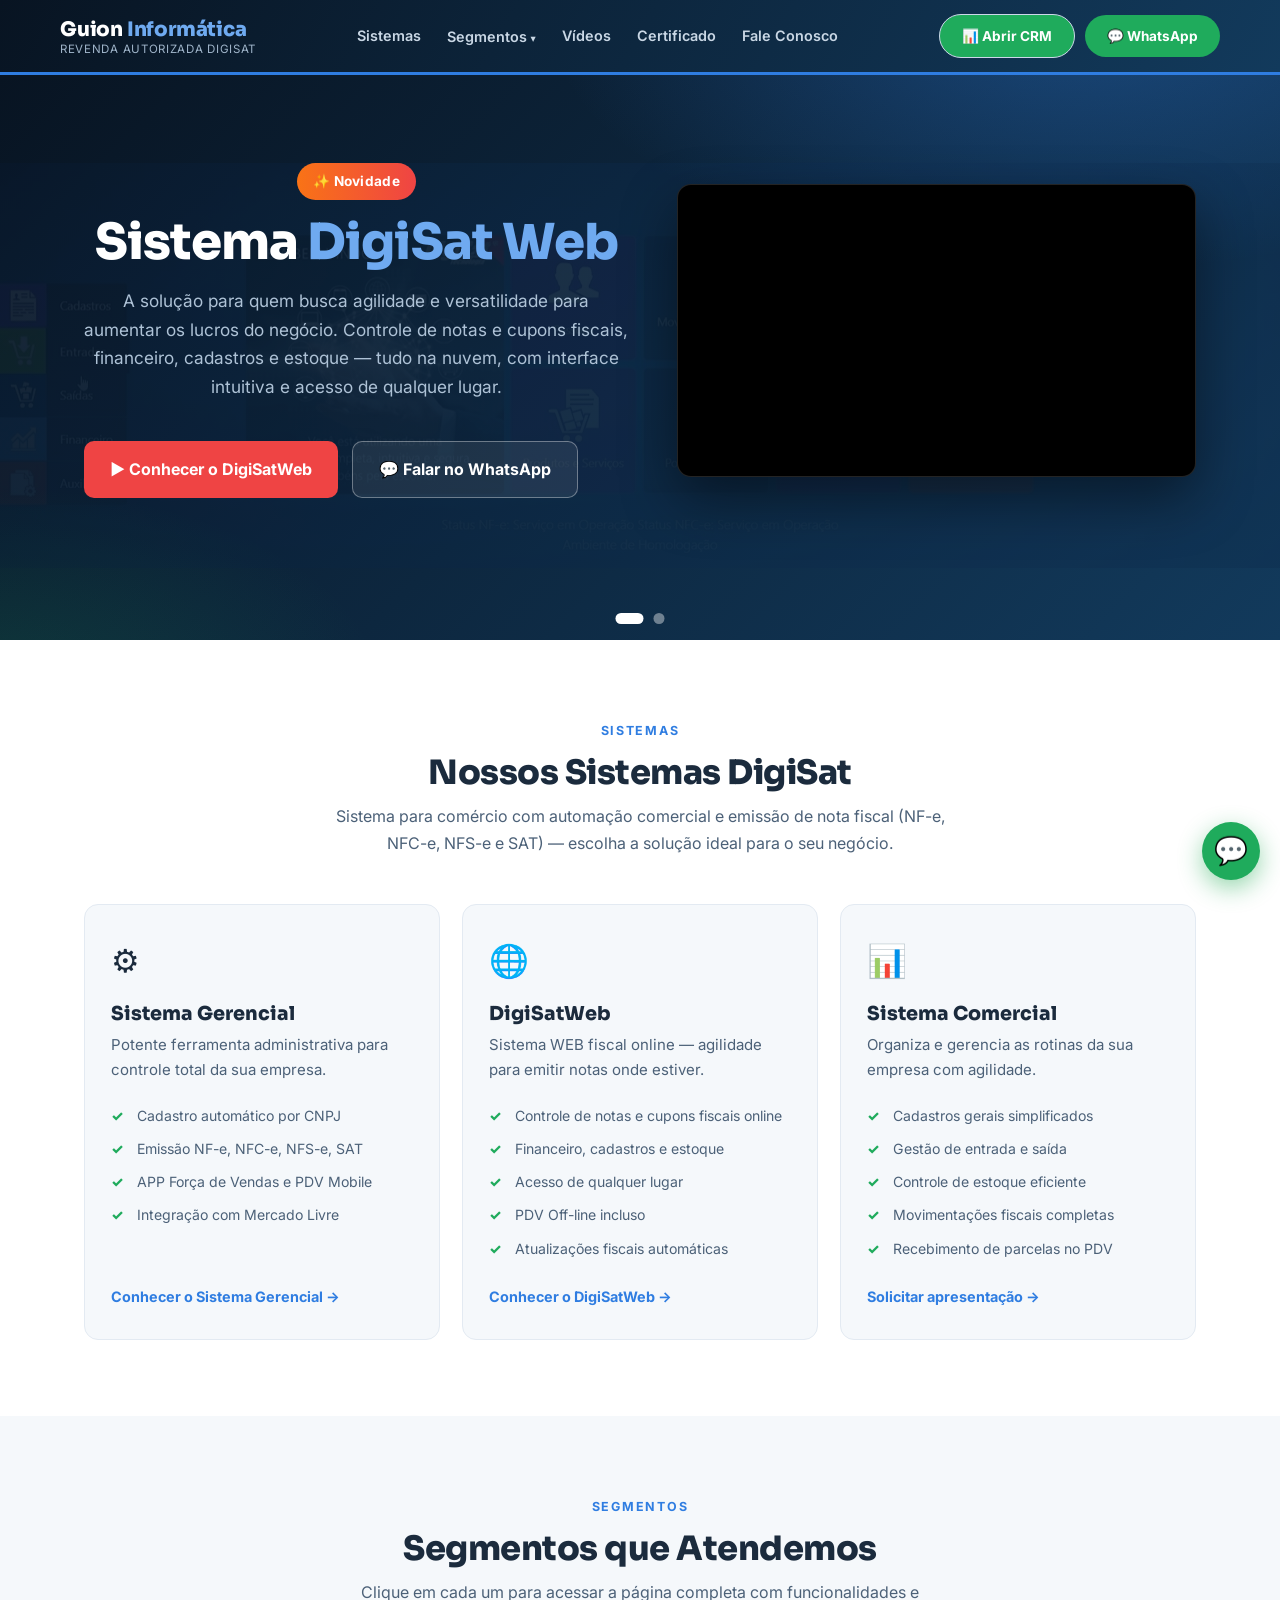
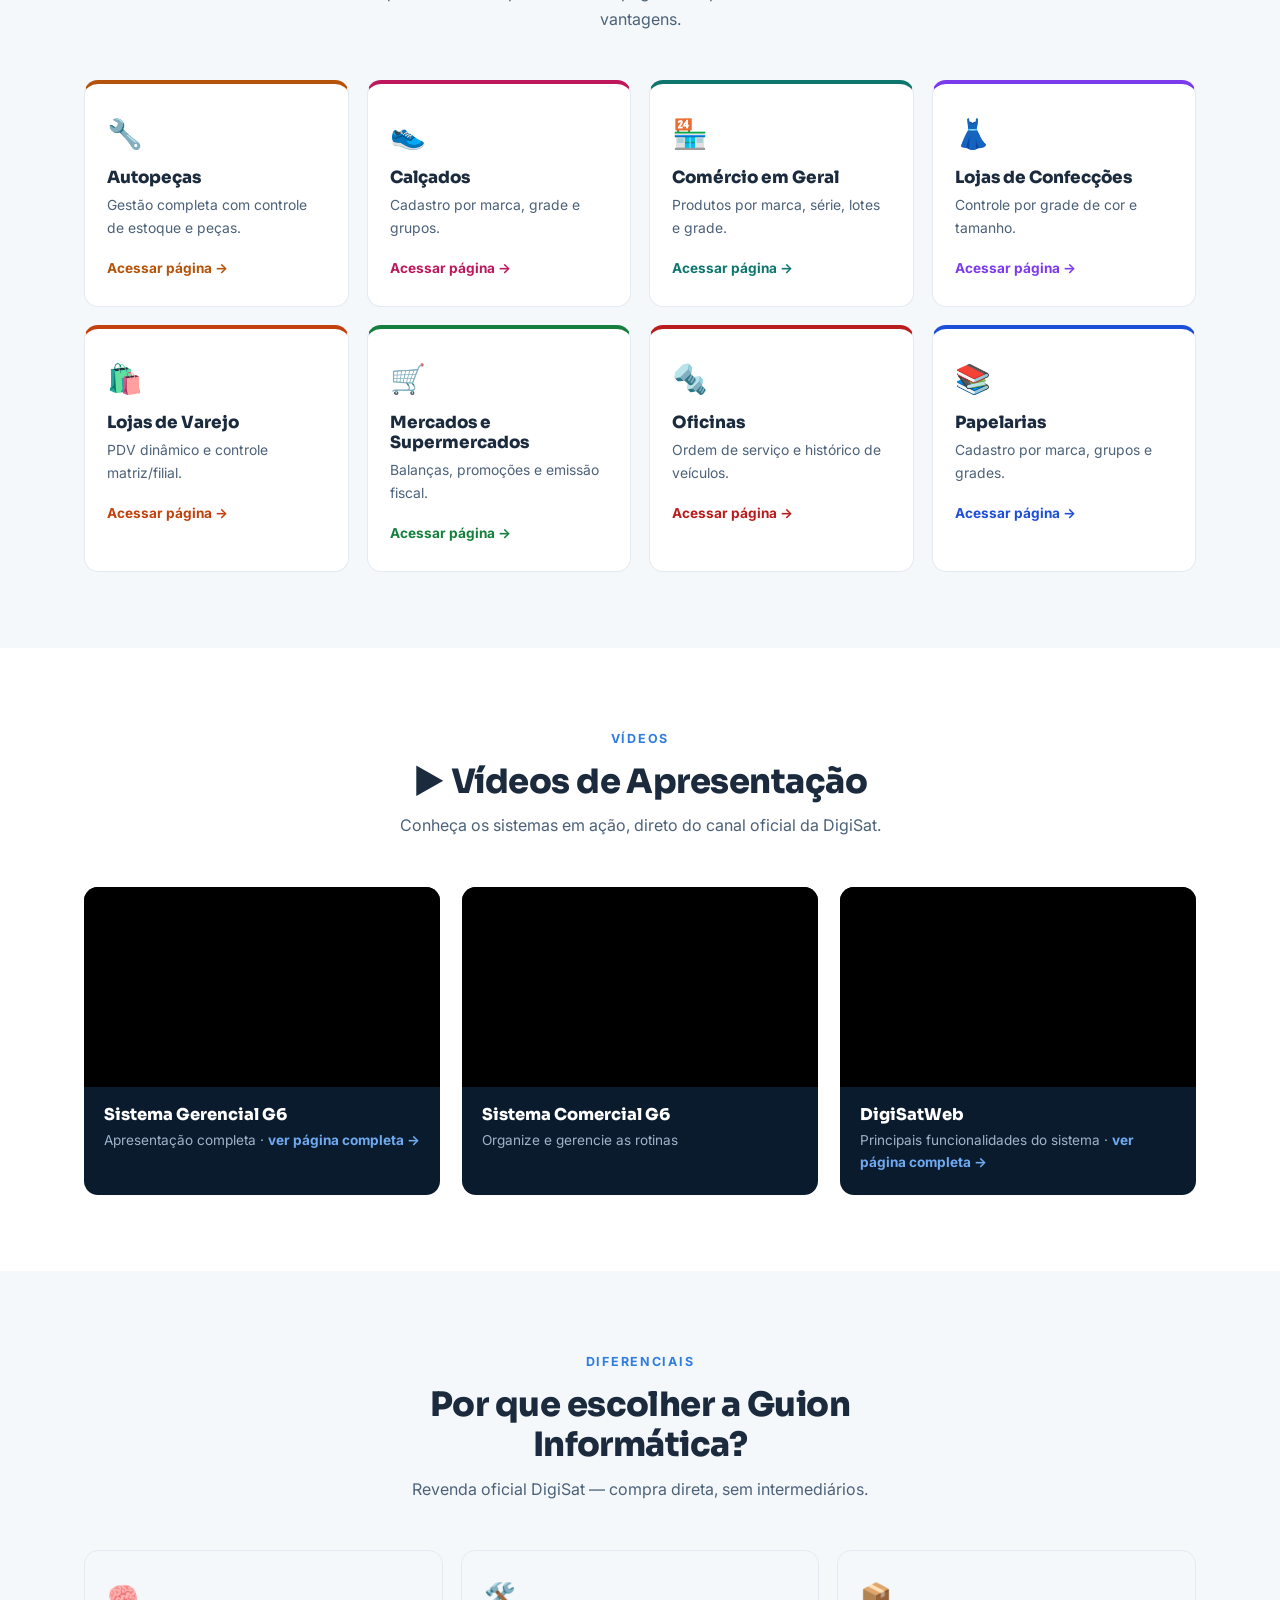
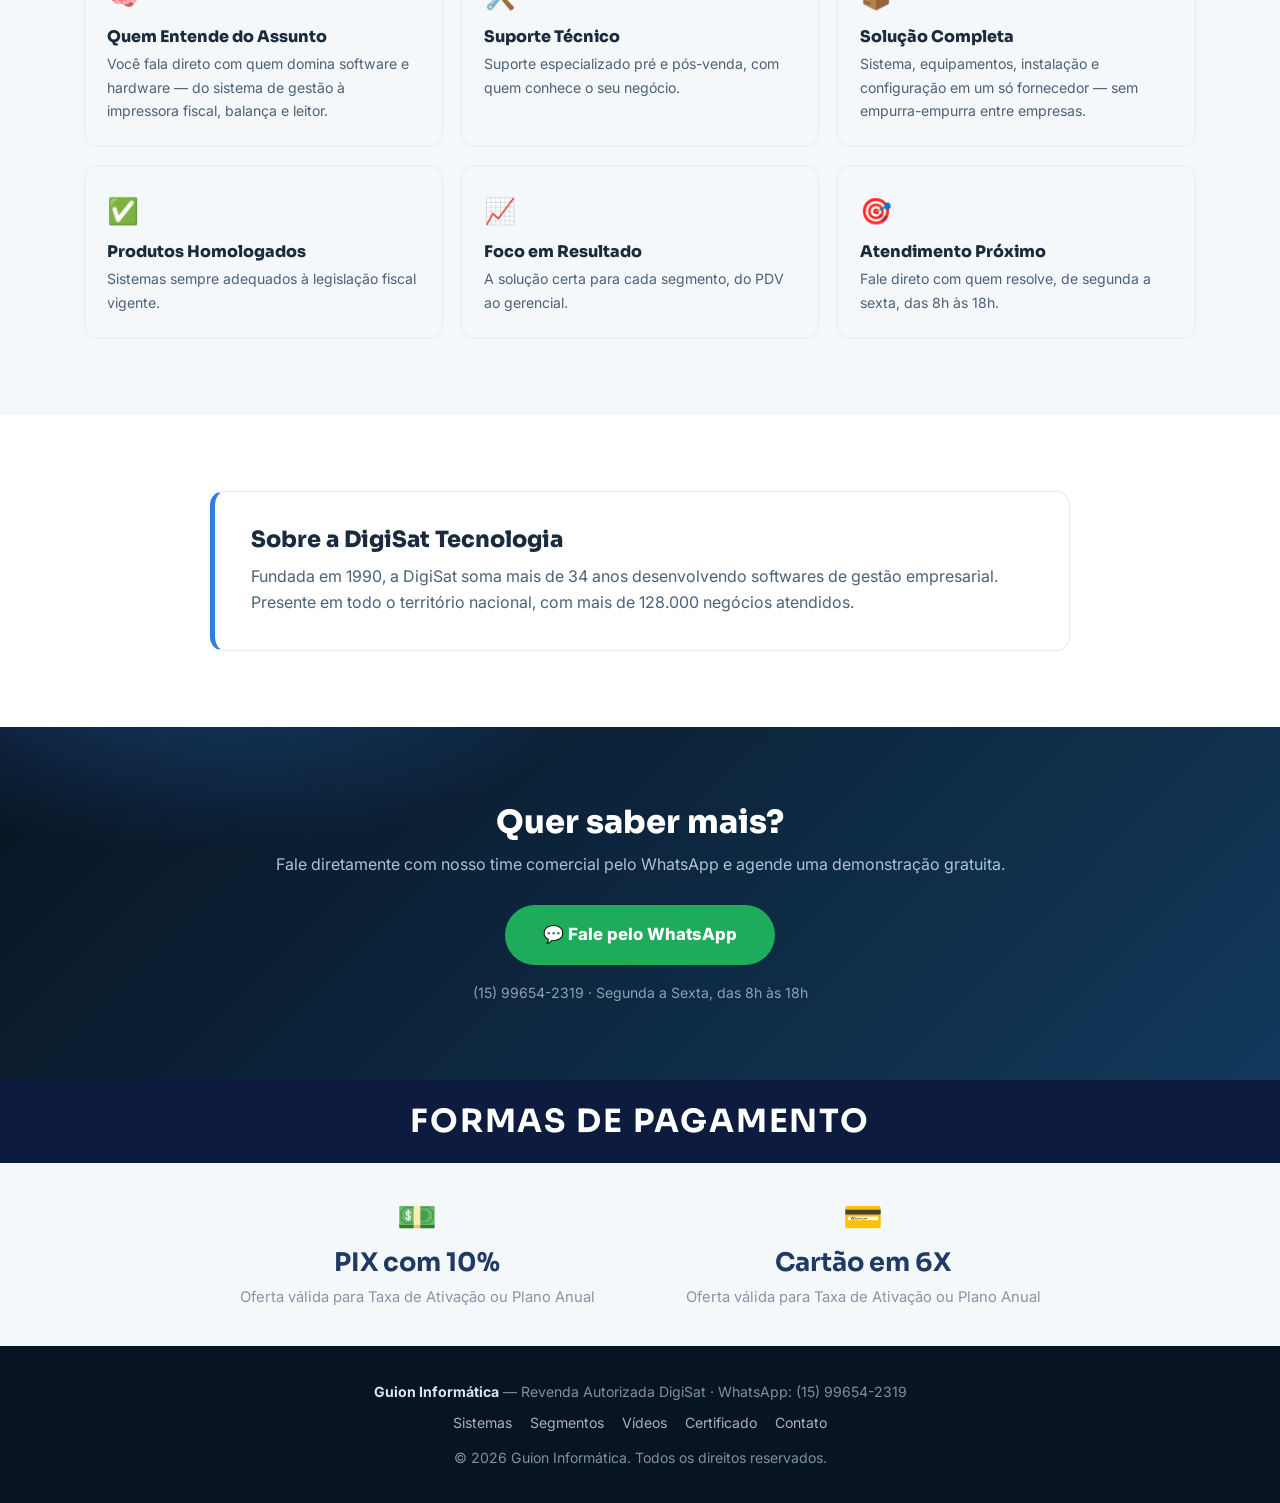
==== commit ea7062b7: "Add pagina Certificado Digital A1 + link no menu e rodape" ====
--- a/index.html
+++ b/index.html
@@ -168,6 +168,7 @@
                     </div>
                 </div>
                 <a href="#videos">Vídeos</a>
+                <a href="certificado.html">Certificado</a>
                 <a href="#contato">Fale Conosco</a>
             </nav>
             <div class="header-cta">
@@ -422,6 +423,7 @@
                 <a href="#sistemas">Sistemas</a>
                 <a href="#segmentos">Segmentos</a>
                 <a href="#videos">Vídeos</a>
+                <a href="certificado.html">Certificado</a>
                 <a href="#contato">Contato</a>
             </div>
             © 2026 Guion Informática. Todos os direitos reservados.
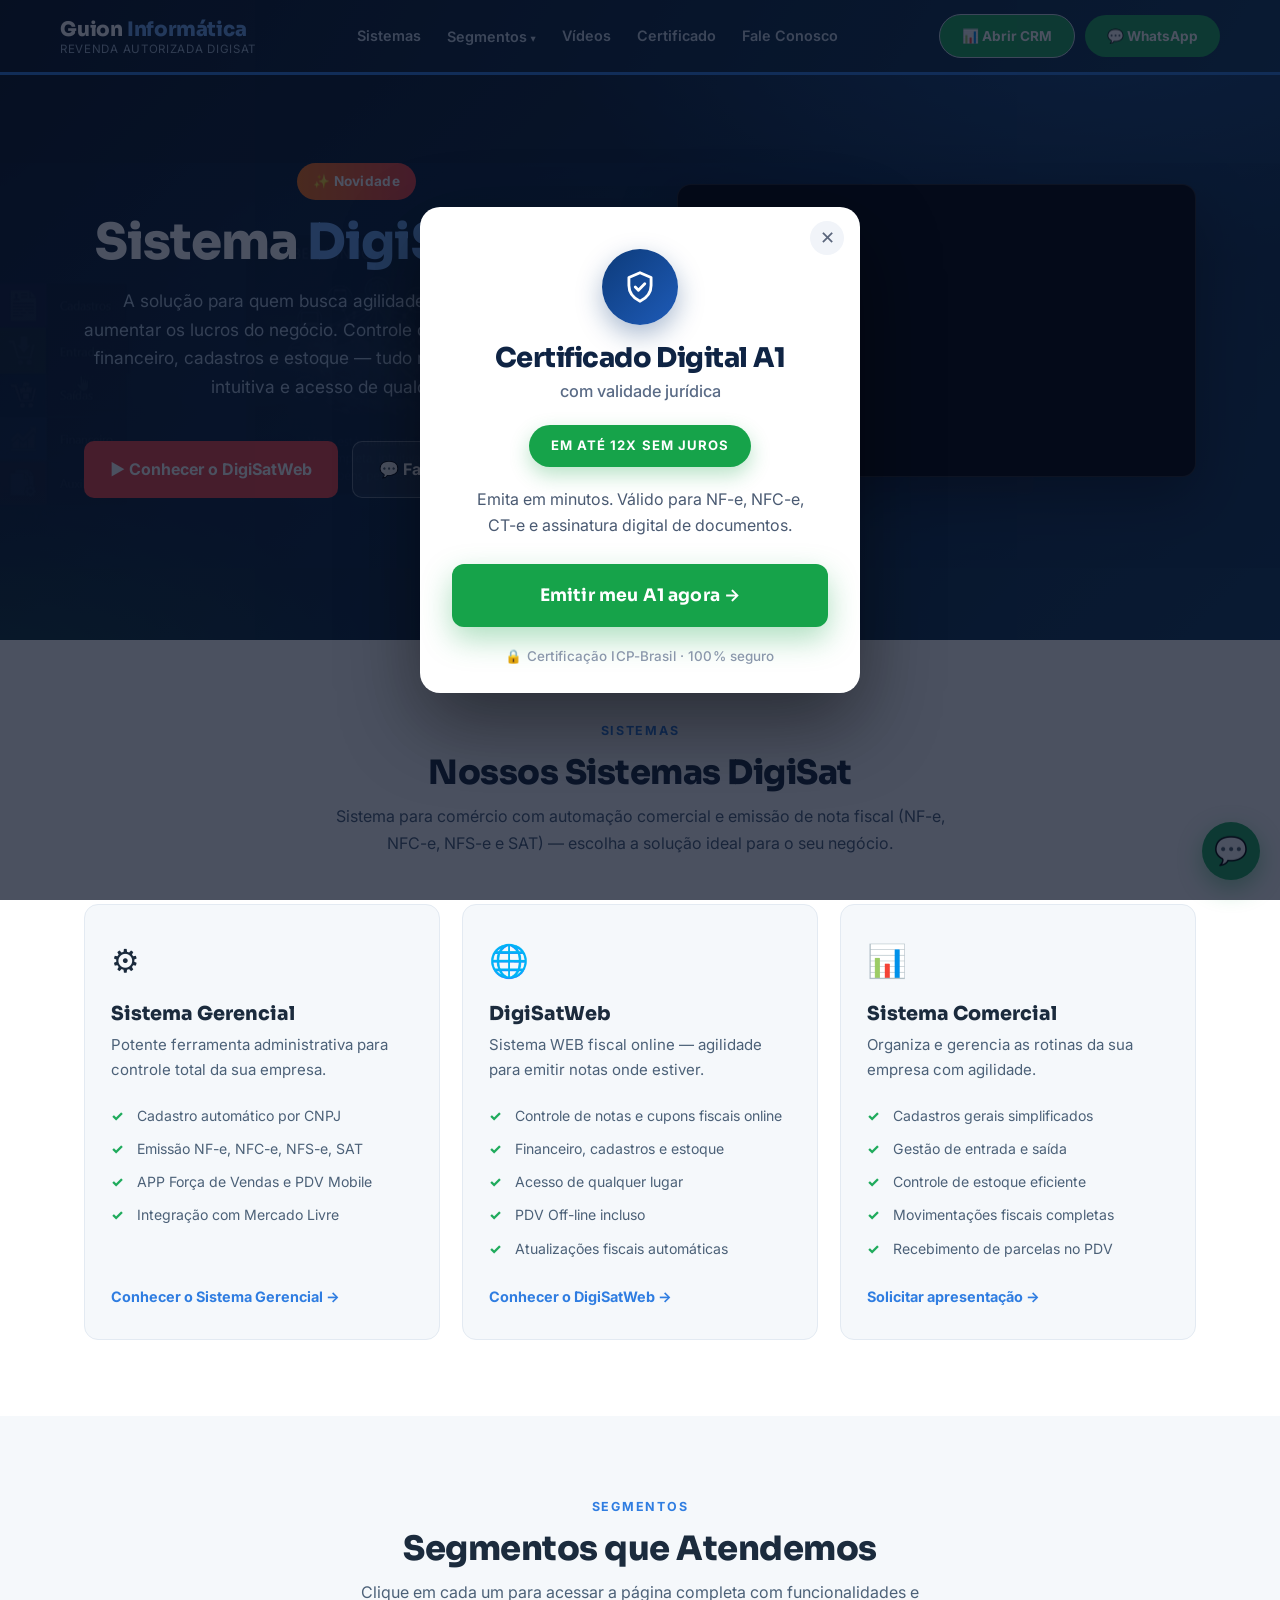
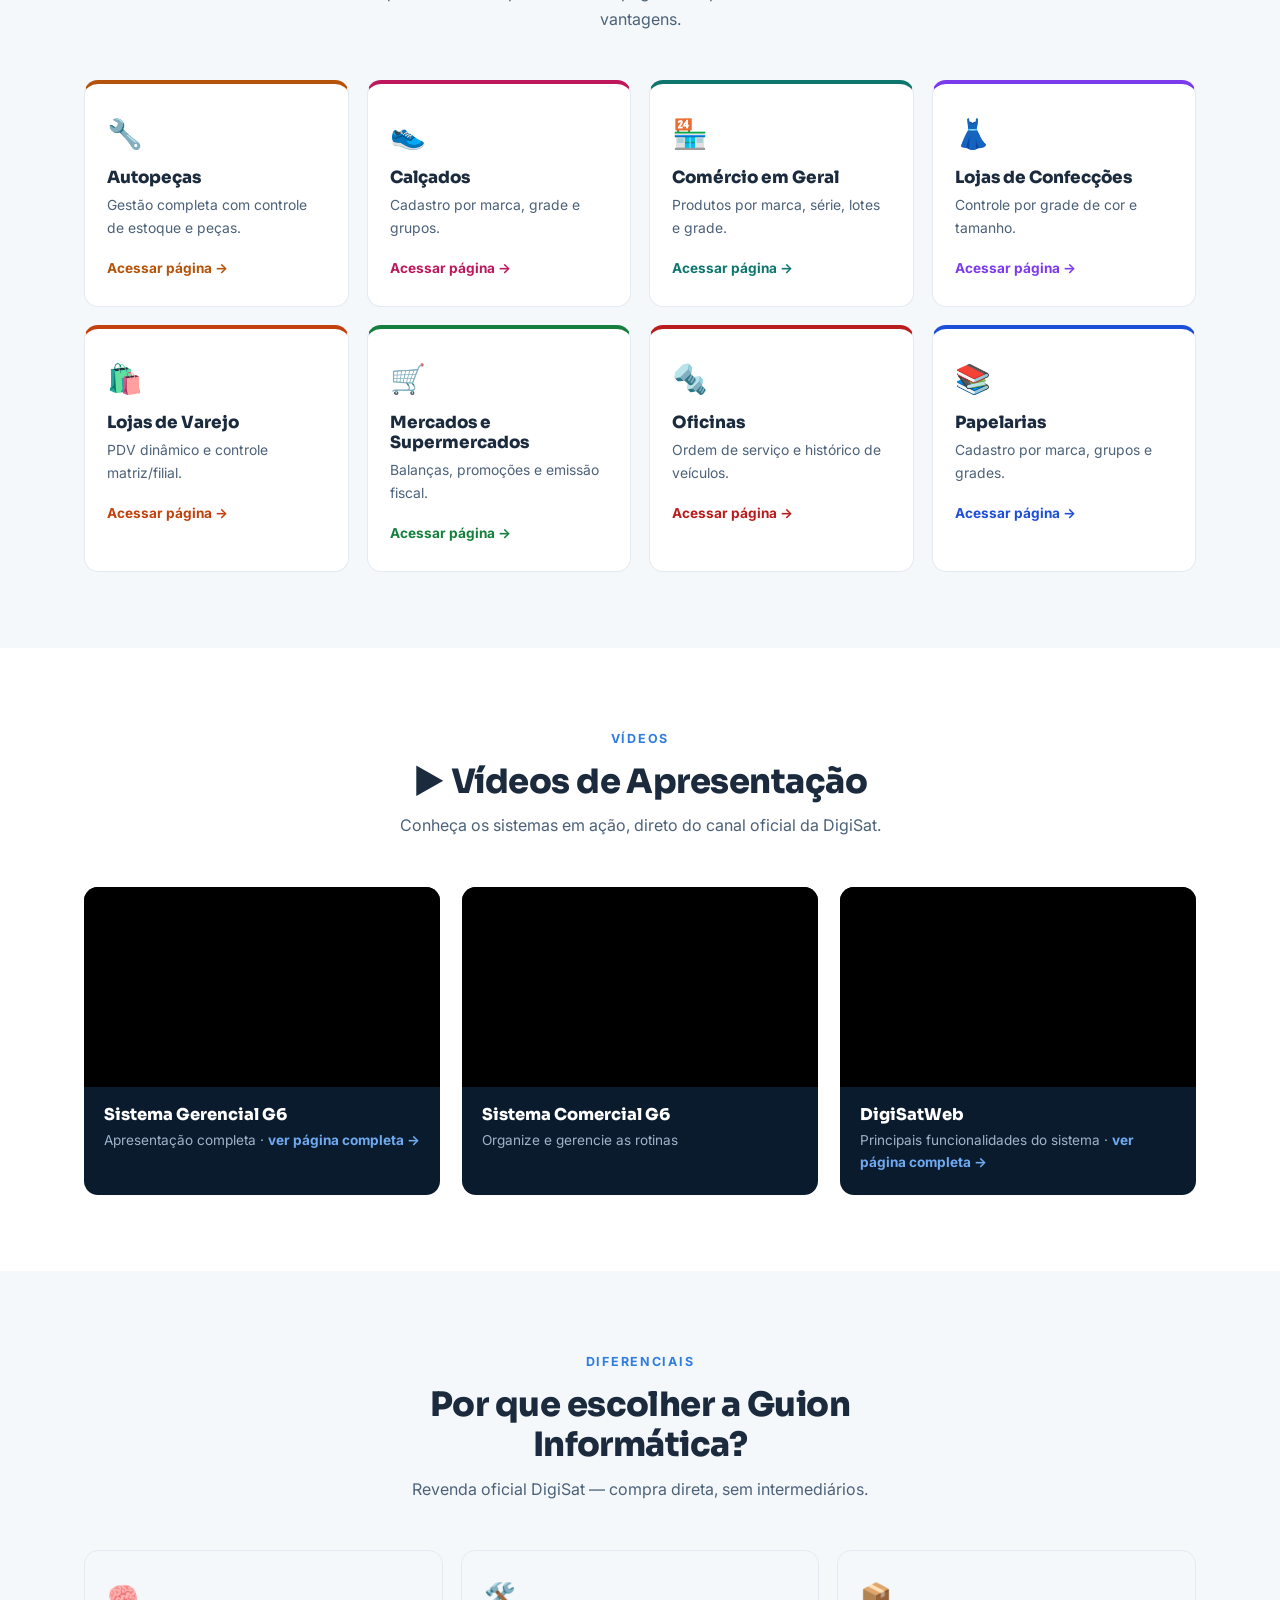
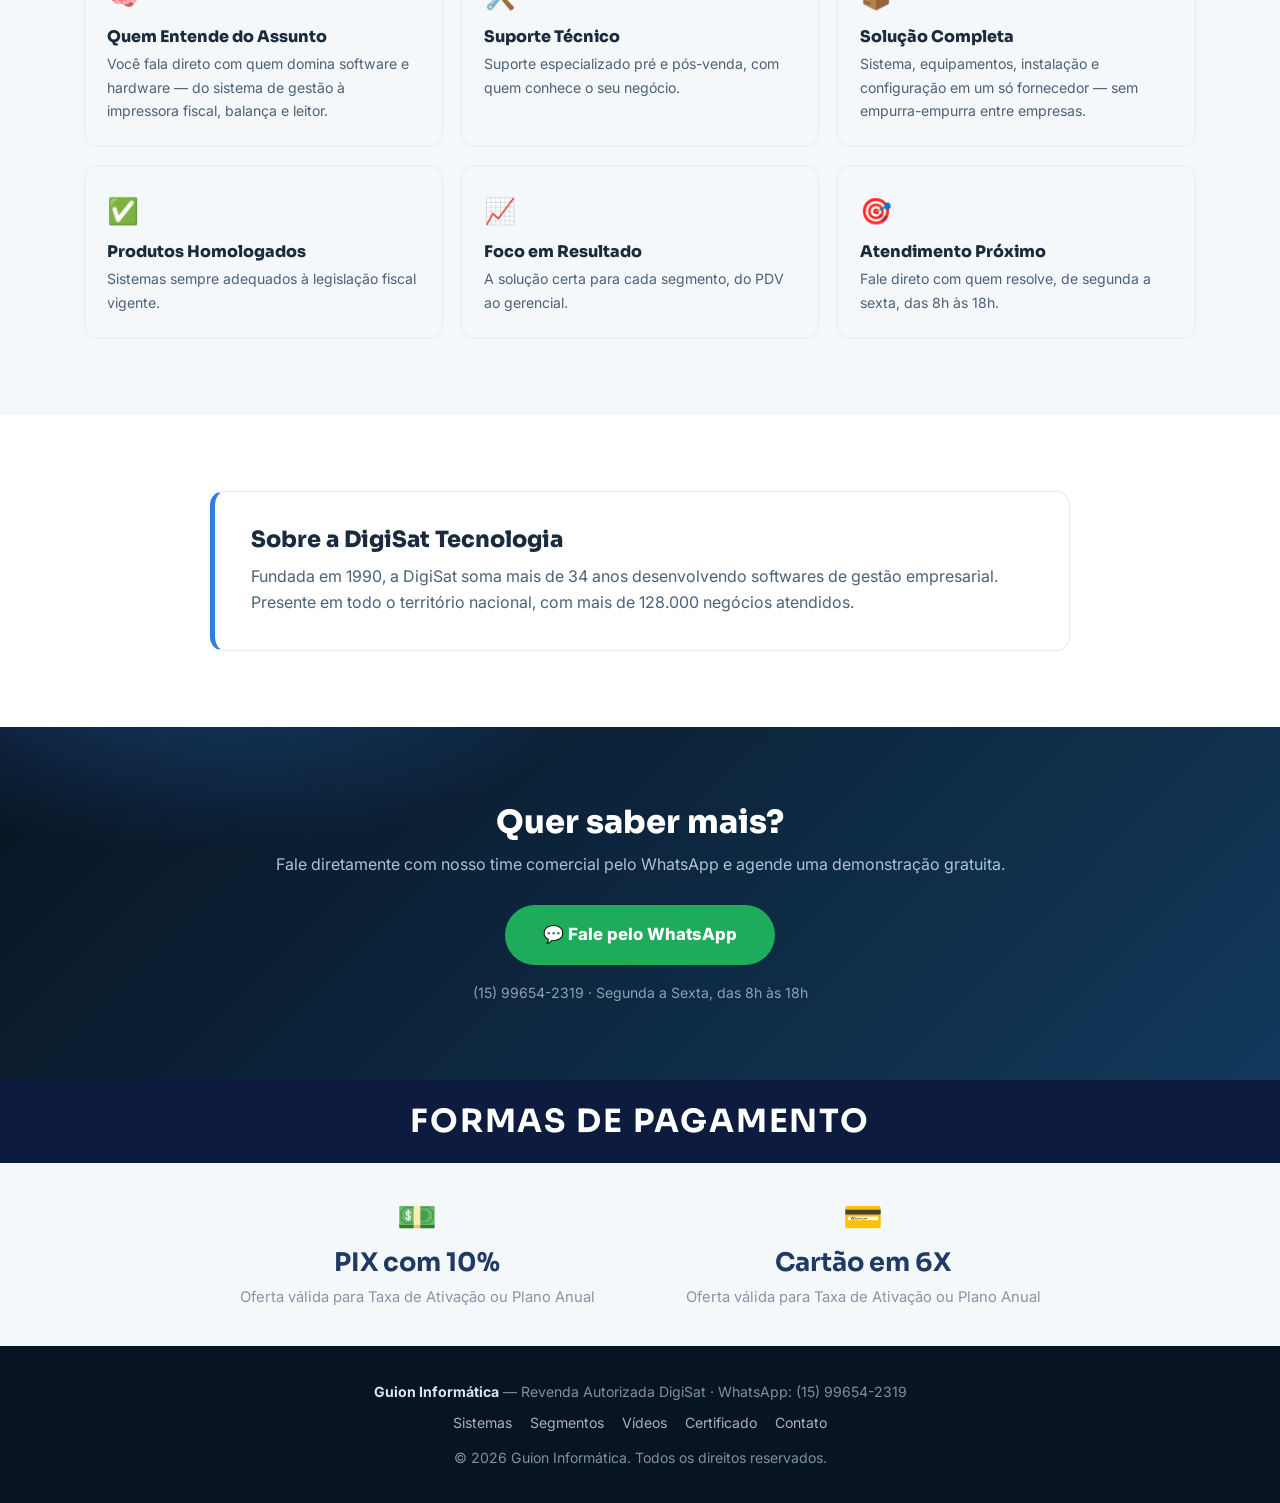
==== commit a61a825e: "Popup certificado: melhora tipografia (Sora + Inter)" ====
--- a/index.html
+++ b/index.html
@@ -84,6 +84,37 @@
       @media (max-width:620px){
         .fp-grid{grid-template-columns:1fr;gap:30px;}
       }
+
+      /* ===== Popup de boas-vindas: Certificado Digital A1 ===== */
+      .cert-modal{position:fixed;inset:0;z-index:1000;display:none;align-items:center;justify-content:center;
+        padding:20px;background:rgba(6,15,35,.72);}
+      .cert-modal.is-open{display:flex;animation:certFade .3s ease;}
+      @keyframes certFade{from{opacity:0}to{opacity:1}}
+      .cert-modal-card{position:relative;background:#fff;max-width:440px;width:100%;border-radius:20px;
+        padding:42px 32px 26px;text-align:center;box-shadow:0 30px 80px rgba(0,0,0,.45);
+        animation:certPop .35s cubic-bezier(.2,.8,.3,1.15);
+        font-family:'Inter',-apple-system,'Segoe UI',Roboto,Arial,sans-serif;-webkit-font-smoothing:antialiased;}
+      @keyframes certPop{from{transform:translateY(18px) scale(.96);opacity:0}to{transform:none;opacity:1}}
+      .cert-modal-close{position:absolute;top:14px;right:16px;width:34px;height:34px;border:0;border-radius:50%;
+        background:#f1f4f9;color:#5b667c;font-size:1.15rem;cursor:pointer;line-height:1;transition:background .2s;}
+      .cert-modal-close:hover{background:#e2e8f2;}
+      .cert-modal-ico{width:76px;height:76px;margin:0 auto 18px;border-radius:50%;
+        background:linear-gradient(135deg,#0d3b7a,#1e5bb8);display:flex;align-items:center;justify-content:center;
+        box-shadow:0 10px 26px rgba(13,59,122,.35);}
+      .cert-modal-ico svg{width:38px;height:38px;stroke:#fff;fill:none;stroke-width:1.8;stroke-linecap:round;stroke-linejoin:round;}
+      .cert-modal-card h3{margin:0 0 4px;color:#0f2444;font-family:'Sora','Inter',sans-serif;font-weight:800;
+        font-size:1.7rem;line-height:1.15;letter-spacing:-.02em;}
+      .cert-modal-card .cm-sub{color:#5a6b86;margin:0 0 20px;font-size:1.02rem;font-weight:500;}
+      .cert-modal-badge{display:inline-block;background:#16a34a;color:#fff;font-weight:700;
+        text-transform:uppercase;letter-spacing:.08em;font-size:.82rem;padding:10px 22px;border-radius:999px;
+        margin-bottom:20px;box-shadow:0 8px 20px rgba(22,163,74,.3);}
+      .cert-modal-card .cm-desc{color:#4a5a72;font-size:1rem;line-height:1.6;margin:0 0 26px;
+        max-width:340px;margin-left:auto;margin-right:auto;}
+      .cert-modal-cta{display:block;background:#16a34a;color:#fff;font-family:'Sora','Inter',sans-serif;
+        font-weight:700;font-size:1.08rem;letter-spacing:.01em;padding:17px;border-radius:12px;text-decoration:none;
+        transition:transform .2s,filter .2s;box-shadow:0 12px 30px rgba(22,163,74,.35);}
+      .cert-modal-cta:hover{transform:translateY(-2px);filter:brightness(1.06);}
+      .cert-modal-foot{margin:18px 0 0;color:#8a97ab;font-size:.84rem;font-weight:500;letter-spacing:.01em;}
     </style>
 
     <script type="application/ld+json">
@@ -432,6 +463,42 @@
 
     <a class="whats-float" href="https://wa.me/5515996542319?text=Ol%C3%A1%21%20Vim%20pelo%20site%20da%20Guion%20Inform%C3%A1tica%20e%20quero%20saber%20mais%20sobre%20os%20sistemas%20DigiSat." target="_blank" rel="noopener" aria-label="Conversar no WhatsApp">💬</a>
 
+    <!-- ===== Popup de boas-vindas: Certificado Digital A1 ===== -->
+    <div class="cert-modal" id="certModal" role="dialog" aria-modal="true" aria-labelledby="certModalTitle">
+        <div class="cert-modal-card">
+            <button class="cert-modal-close" id="certModalClose" type="button" aria-label="Fechar">✕</button>
+            <div class="cert-modal-ico"><svg viewBox="0 0 24 24" aria-hidden="true"><path d="M12 3l7 3v5c0 4.5-3 8-7 10-4-2-7-5.5-7-10V6l7-3z"/><path d="M9 12l2 2 4-4"/></svg></div>
+            <h3 id="certModalTitle">Certificado Digital A1</h3>
+            <p class="cm-sub">com validade jurídica</p>
+            <span class="cert-modal-badge">EM ATÉ 12X SEM JUROS</span>
+            <p class="cm-desc">Emita em minutos. Válido para NF-e, NFC-e, CT-e e assinatura digital de documentos.</p>
+            <a class="cert-modal-cta" href="certificado.html">Emitir meu A1 agora →</a>
+            <p class="cert-modal-foot">🔒 Certificação ICP-Brasil · 100% seguro</p>
+        </div>
+    </div>
+
+    <script>
+      (function(){
+        var modal = document.getElementById('certModal');
+        if(!modal) return;
+        var closeBtn = document.getElementById('certModalClose');
+        function open(){ modal.classList.add('is-open'); }
+        function close(){ modal.classList.remove('is-open'); }
+        // Exibe apenas uma vez por sessão do navegador, após 1,2s
+        var jaViu = false;
+        try { jaViu = !!sessionStorage.getItem('certModalSeen'); } catch(e){}
+        if(!jaViu){
+          setTimeout(function(){
+            open();
+            try { sessionStorage.setItem('certModalSeen','1'); } catch(e){}
+          }, 1200);
+        }
+        closeBtn.addEventListener('click', close);
+        modal.addEventListener('click', function(e){ if(e.target === modal) close(); });
+        document.addEventListener('keydown', function(e){ if(e.key === 'Escape') close(); });
+      })();
+    </script>
+
     <!-- ===== Hero carrossel: 10s no slide da novidade, depois fade para a frase atual ===== -->
     <script>
       (function(){
